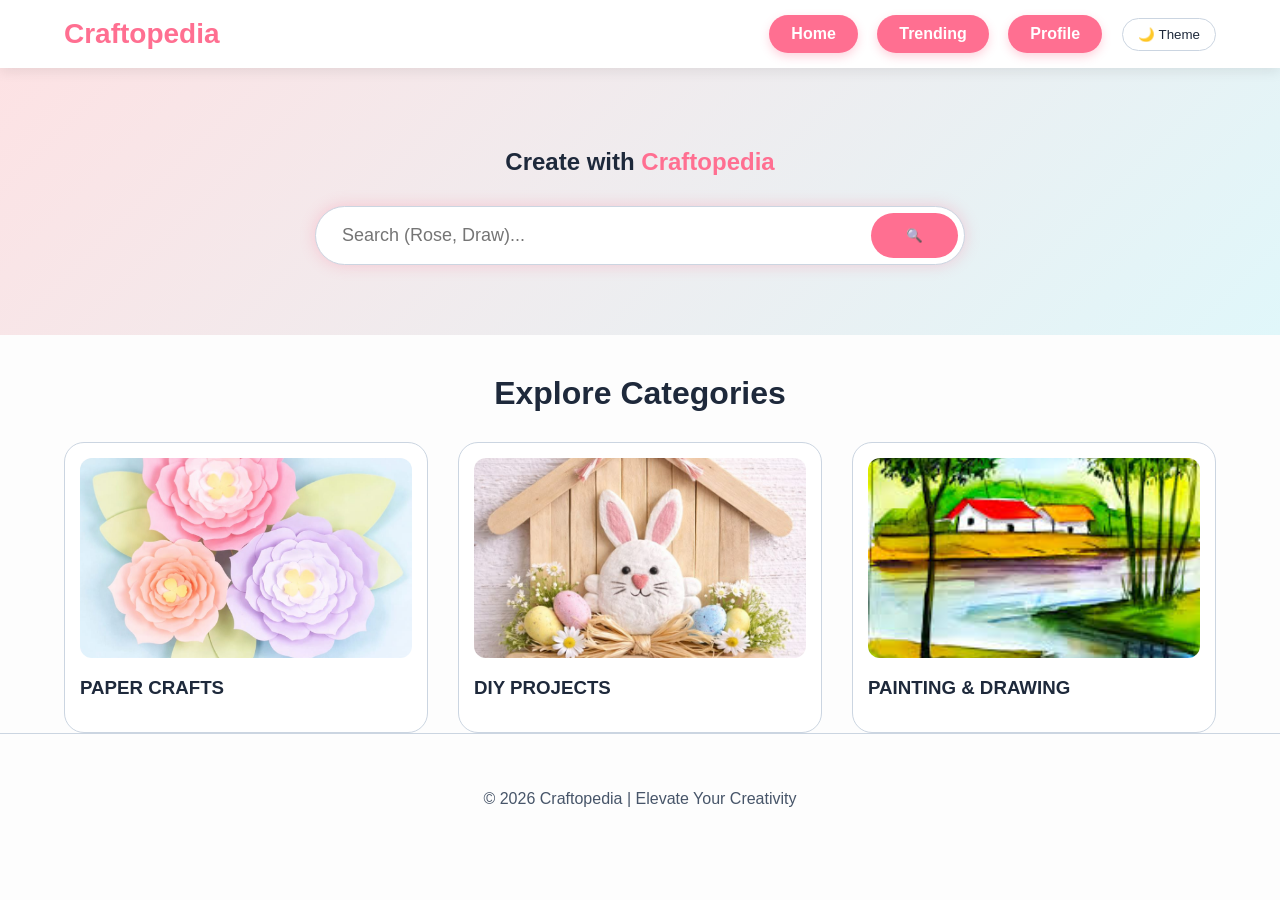
==== ak.html @ 96491458 "Update ak.html" ====
<!DOCTYPE html>
<html lang="en">
<head>
<meta charset="UTF-8">
<meta name="viewport" content="width=device-width, initial-scale=1.0">
<title>Craftopedia | Home</title>

<style>
/* --- Theme Variables --- */
:root {
    --bg-color: #fdfdfd;
    --card-bg: #ffffff;
    --text-main: #1e293b; 
    --text-sub: #475569;
    --header-bg: #ffffff;
    --accent-pink: #ff6f91;
    --border-color: #cbd5e1;
    --shadow: rgba(0,0,0,0.08);
    --glow: rgba(255, 111, 145, 0.3);
    --hero-grad: linear-gradient(135deg, #fde2e4 0%, #e0f7fa 100%);
}

[data-theme="dark"] {
    --bg-color: #0f172a; 
    --card-bg: #1e293b; 
    --text-main: #f8fafc; 
    --text-sub: #cbd5e1; 
    --header-bg: #1e293b;
    --border-color: #334155;
    --shadow: rgba(0,0,0,0.4);
    --glow: rgba(255, 111, 145, 0.6); 
    --hero-grad: linear-gradient(135deg, #1e1b4b 0%, #0f172a 100%);
}

body { margin: 0; font-family: 'Segoe UI', Roboto, sans-serif; background: var(--bg-color); color: var(--text-main); transition: 0.4s; overflow-x: hidden; }

/* --- ANIMATION: RADHE RADHE GLOW --- */
#special-overlay {
    position: fixed; top: 0; left: 0; width: 100%; height: 100%;
    background: #050505; display: none; z-index: 9999;
    justify-content: center; align-items: center; overflow: hidden; pointer-events: none;
}
.glow-text {
    position: absolute; font-size: 38px; font-weight: 900; opacity: 0; animation: swirlFade 4s forwards;
}
@keyframes swirlFade {
    0% { opacity: 0; transform: scale(0.2) rotate(-20deg); }
    30% { opacity: 1; transform: scale(1.1) rotate(0deg); }
    100% { opacity: 0; transform: scale(1.8) rotate(20deg); }
}

/* --- ANIMATION: LOVE GLOW --- */
#love-overlay {
    position: fixed; top: 0; left: 0; width: 100%; height: 100%;
    background: #ffb6c1; 
    display: none; z-index: 9999;
    justify-content: center; align-items: center; overflow: hidden; pointer-events: none;
}
.love-emoji {
    position: absolute; font-size: 45px; opacity: 0;
    top: 50%; left: 50%;
    animation: scatterLove 7s forwards ease-out; 
}
@keyframes scatterLove {
    0% { opacity: 0; transform: translate(-50%, -50%) scale(0.1); }
    10% { opacity: 1; transform: translate(calc(-50% + var(--tx)), calc(-50% + var(--ty))) scale(1.5) rotate(var(--rot)); }
    85% { opacity: 1; transform: translate(calc(-50% + var(--tx)), calc(-50% + var(--ty))) scale(1.5) rotate(var(--rot)); }
    100% { opacity: 0; transform: translate(calc(-50% + var(--tx) * 1.2), calc(-50% + var(--ty) * 1.2)) scale(2) rotate(var(--rot)); }
}

/* --- Layout Styles --- */
header { background: var(--header-bg); padding: 15px 5%; display: flex; justify-content: space-between; align-items: center; box-shadow: 0 4px 12px var(--shadow); position: sticky; top: 0; z-index: 1000; }
.logo { font-size: 28px; font-weight: 800; color: var(--accent-pink); }

.nav-links a { 
    text-decoration: none; 
    color: white; 
    background-color: var(--accent-pink); 
    padding: 10px 22px; 
    border-radius: 50px; 
    font-weight: bold; 
    margin-left: 15px; 
    cursor: pointer; 
    transition: all 0.3s ease; 
    box-shadow: 0 4px 10px var(--glow);
    display: inline-block;
}
.nav-links a:hover { 
    transform: translateY(-2px); 
    filter: brightness(1.05); 
    box-shadow: 0 6px 15px var(--glow); 
}

.hero { text-align: center; padding: 60px 20px; background: var(--hero-grad); }
.brand-name { color: var(--accent-pink); }

.search-container { max-width: 650px; margin: 30px auto 0; position: relative; }
.search-box { display: flex; background: var(--card-bg); padding: 6px; border-radius: 50px; border: 1px solid var(--border-color); box-shadow: 0 0 15px var(--glow); transition: 0.3s; }
.search-box input { flex: 1; padding: 12px 20px; border: none; background: transparent; color: var(--text-main); font-size: 18px; outline: none; }
.search-box button { padding: 0 35px; border: none; background: var(--accent-pink); color: white; border-radius: 50px; cursor: pointer; }

.hidden { display: none !important; }
.section-title { text-align: center; margin: 40px 0 30px; font-size: 32px; }
.grid { display: grid; grid-template-columns: repeat(auto-fit, minmax(280px, 1fr)); gap: 30px; padding: 0 5%; }

/* Uniform Cards */
.card { background: var(--card-bg); border: 1px solid var(--border-color); border-radius: 20px; padding: 15px; transition: 0.4s; cursor: pointer; }
.card:hover { transform: translateY(-8px); border-color: var(--accent-pink); }
.card .img-wrapper { width: 100%; height: 200px; overflow: hidden; border-radius: 12px; background: #eee; }
.card img { width: 100%; height: 100%; object-fit: cover; }

/* Radha View */
#radha-view { padding: 40px 10%; text-align: center; }
.radha-img { max-width: 550px; width: 100%; border-radius: 30px; border: 5px solid #FFD700; box-shadow: 0 0 40px rgba(255, 215, 0, 0.5); }
.radha-desc { font-size: 19px; line-height: 1.8; color: var(--text-main); margin-top: 20px; padding: 25px; background: var(--card-bg); border-radius: 20px; }

/* Love View */
#love-view { padding: 40px 10%; text-align: center; }
.love-img { max-width: 400px; width: 100%; border-radius: 20px; box-shadow: 0 0 30px rgba(255, 111, 145, 0.4); }

/* Instruction View */
.step-view-container { background: var(--card-bg); margin: 20px 5%; padding: 40px; border-radius: 30px; text-align: center; }
.main-img { max-width: 450px; width: 100%; border-radius: 20px; border: 3px solid var(--accent-pink); margin-bottom: 20px; }
.steps-grid { display: grid; grid-template-columns: repeat(auto-fit, minmax(250px, 1fr)); gap: 20px; margin-top: 30px; }
.step-card { background: var(--bg-color); padding: 15px; border-radius: 15px; border: 1px solid var(--border-color); text-align: left; }
.step-card img { width: 100%; height: 160px; object-fit: cover; border-radius: 10px; margin-bottom: 12px; }

.back-btn { background: var(--accent-pink); color: white; border: none; padding: 12px 35px; border-radius: 50px; cursor: pointer; font-weight: bold; margin-top: 30px; }

footer { text-align: center; padding: 40px; border-top: 1px solid var(--border-color); color: var(--text-sub); }


/* --- Profile Specific CSS --- */
.profile-container {
    max-width: 800px;
    margin: 40px auto;
    background: white;
    padding: 30px;
    border-radius: 12px;
    box-shadow: 0 4px 10px rgba(0, 0, 0, 0.1);
    text-align: center;
    color: #333;
    font-family: 'Segoe UI', Roboto, Helvetica, Arial, sans-serif;
}
.profile-header {
    margin-bottom: 30px;
    padding-bottom: 20px;
    border-bottom: 1px solid #eee;
}
.profile-header h2 { margin-top: 0; color: #222; }
.profile-container .craft-grid {
    display: grid;
    grid-template-columns: repeat(auto-fit, minmax(200px, 1fr));
    gap: 20px;
    margin-top: 20px;
}
.profile-container .craft-card {
    background: #ffffff;
    padding: 15px;
    border-radius: 10px;
    box-shadow: 0 2px 5px rgba(0, 0, 0, 0.05);
    border: 1px solid #eaeaea;
    transition: transform 0.2s ease, box-shadow 0.2s ease;
}
.profile-container .craft-card:hover {
    transform: translateY(-5px);
    box-shadow: 0 6px 15px rgba(0, 0, 0, 0.1);
}
.profile-container img {
    width: 100%;
    height: 150px;
    object-fit: cover;
    border-radius: 8px;
    margin-bottom: 10px;
    background-color: #ddd; 
}
.profile-container button {
    padding: 8px 15px;
    border: none;
    border-radius: 6px;
    font-weight: bold;
    cursor: pointer;
    transition: background 0.2s ease;
}
.profile-container .btn-remove { background: #ff4d4d; color: white; width: 100%; }
.profile-container .btn-remove:hover { background: #cc0000; }
.profile-container .logout { background: #333; color: white; margin-top: 30px; padding: 10px 20px; font-size: 16px; }
.profile-container .logout:hover { background: #000; }
</style>
</head>

<body data-theme="light">

<div id="special-overlay"></div>
<div id="love-overlay"></div>

<header>
    <div class="logo">Craftopedia</div>
    <div style="display: flex; align-items: center; gap: 20px;">
        <nav class="nav-links">
            <a onclick="showView('home')">Home</a>
            <a href="trending.html">Trending</a>
            <a href="profile.html">Profile</a>
        </nav>
        <button onclick="toggleTheme()" style="padding: 8px 15px; border-radius: 50px; cursor: pointer; background: var(--card-bg); color: var(--text-main); border: 1px solid var(--border-color);">🌙 Theme</button>
    </div>
</header>

<section class="hero">
    <h1>Create with <span class="brand-name">Craftopedia</span></h1>
    <div class="search-container">
        <div class="search-box">
            <input type="text" id="searchInput" placeholder="Search (Rose, Draw)..." onkeypress="if(event.key==='Enter') searchCraft()">
            <button onclick="searchCraft()">🔍</button>
        </div>
        <div id="search-feedback" style="margin-top:10px; font-weight:bold;"></div>
    </div>
</section>

<div id="home-view">
    
    <h2 class="section-title">Explore Categories</h2>
<div class="grid">

    <div class="card" onclick="openCategory('paper')">
        <div class="img-wrapper">
            <img src="paper.jpg">
        </div>
        <h3>PAPER CRAFTS</h3>
    </div>

    <div class="card" onclick="openCategory('diy')">
        <div class="img-wrapper">
            <img src="diy.jpg">
        </div>
        <h3>DIY PROJECTS</h3>
    </div>

    <div class="card" onclick="openCategory('drawing')">
        <div class="img-wrapper">
            <img src="painting.jpg">
        </div>
        <h3>PAINTING & DRAWING</h3>
    </div>

</div>
</div>

<div id="radha-view" class="hidden">
    <h2 class="section-title" style="color:#FFD700">Divine Presence</h2>
    <img src="Radha.jpeg" class="radha-img">
    <div class="radha-desc">
        Radha is the embodiment of spiritual love and devotion. Her presence illuminates the soul and brings peace to the heart.
    </div>
    <button class="back-btn" onclick="showView('home')">Back to Home</button>
</div>

<div id="love-view" class="hidden">
    <h2 class="section-title" style="color:var(--accent-pink)">Sending Love!</h2>
    <img src="hup hup.webp" class="love-img">
    <br>
    <button class="back-btn" onclick="showView('home')">Back to Home</button>
</div>

<div id="category-view" class="hidden">
    <h2 id="cat-title" class="section-title"></h2>
    <div id="cat-grid" class="grid"></div>
    <div style="text-align:center;"><button class="back-btn" onclick="showView('home')">Back to Home</button></div>
</div>

<div id="step-view" class="hidden">
    <div class="step-view-container">
        <h2 id="step-title" class="section-title"></h2>
        <img id="step-main-img" class="main-img" src="">
        <h3 class="section-title">Instructions</h3>
        <div id="step-cards-container" class="steps-grid"></div>
        <button class="back-btn" onclick="goBackToPrevious()">Go Back</button>
    </div>
</div>

<div id="profile-view" class="hidden">
    <div class="profile-container">
        <div class="profile-header">
            <h2>👤 My Profile</h2>
            <p><strong>Name:</strong> Shreyansh</p>
            <p><strong>Email:</strong> akash@craftopedia.com</p>
        </div>

        <h3>❤️ My Saved Crafts</h3>

        <div class="craft-grid">
            <div class="craft-card">
                <img src="https://images.unsplash.com/photo-1513519245088-0e12902e5a38?auto=format&fit=crop&w=300&q=80" alt="Woodworking Craft">
                <button class="btn-remove">Remove</button>
            </div>

            <div class="craft-card">
                <img src="https://images.unsplash.com/photo-1452860606245-08befc0ff44b?auto=format&fit=crop&w=300&q=80" alt="Pottery Craft">
                <button class="btn-remove">Remove</button>
            </div>
            
            <div class="craft-card">
                <img src="https://images.unsplash.com/photo-1531346878377-38ae04576392?auto=format&fit=crop&w=300&q=80" alt="Origami Craft">
                <button class="btn-remove">Remove</button>
            </div>
        </div>

        <button class="button-style" onclick="location.href='index.html'">
  Logout
</button>
    </div>
</div>

<footer><p>© 2026 Craftopedia | Elevate Your Creativity</p></footer>

<script>
let lastView = 'home';

// =======================================================
// BOX 1: PAPER CRAFTS
// =======================================================
const paperCraftsLibrary = [
    { 
        id: "rose", title: "Handmade Rose", img: "rose.jpg", main: "rose.jpg",
        keywords: ["rose", "flower", "red rose", "paper rose"],
        steps: [
            {img: "step1.jpeg", text: "Step 1: Cut colour paper into equal square pieces."},
            {img: "step2.jpeg", text: "Step 2: Fold the paper to create petal shape."},
            {img: "step3.jpeg", text: "Step 3: Glue all petals together and attach a stem."},
        ]
    },
    { 
        id: "snowman", title: "Snowman", img: "Snowman.jpeg", main: "Snowman.jpeg",
        keywords: ["snowman", "winter", "snow", "christmas"],
        steps: [
            {img: "Snowman Step1.jpg", text: "Step 1: Take red and white colour paper."},
            {img: "Snowman Step2.jpg", text: "Step 2: Cut 2 white paper strips and fold in circle shape."},
            {img: "Snowman Step3.jpg", text: "Step 3: Cut a red semicircle for cap and stick white strip on top."},
            {img: "Snowman Step4.jpg", text: "Step 4: Add eyes, nose, smile, cheeks and buttons."},
            {img: "Snowman Step5.jpg", text: "Step 5: Stick small dry sticks on both sides."}
        ]
    },
    { 
        id: "fish", title: "Fish", img: "Fish.jpeg", main: "Fish.jpeg",
        keywords: ["fish", "water", "ocean", "sea"],
        steps: [
            {img: "Fish1.jpg", text: "Step 1: Take rectangle shaped colour paper."},
            {img: "Fish2.jpg", text: "Step 2: Fold like a fan (Zig-Zag fold)."},
            {img: "Fish3.jpg", text: "Step 3: Fold the fan into half and glue both sides."},
            {img: "Fish4.jpg", text: "Step 4: Cut triangle for tail and stick googly eyes."}
        ]
    },
    { 
        id: "tree", title: "Tree", img: "Tree.jpg", main: "Tree.jpg",
        keywords: ["tree", "plant", "nature", "green"],
        steps: [
            {img: "Tree1.jpg", text: "Step 1: Take green colour paper."},
            {img: "Tree2.jpg", text: "Step 2: Cut different curved shapes and paste bottom to top."},
            {img: "Tree3.jpg", text: "Step 3: Paste a yellow star on top."},
            {img: "Tree4.jpg", text: "Step 4: Decorate with pom-poms and white dots."}
        ]
    },
    { 
        id: "crown", title: "Crown", img: "Crown.jpeg", main: "Crown.jpeg",
        keywords: ["crown", "king", "queen", "royal"],
        steps: [
            {img: "Crown1.jpg", text: "Step 1: Cut crown shape from paper."},
            {img: "Crown2.jpg", text: "Step 2: Stick golden tape or paper."},
            {img: "Crown3.jpg", text: "Step 3: Add decorative beads."},
            {img: "Crown4.jpg", text: "Step 4: Stick beads properly."}
        ]
    },
    { 
        id: "icecream", title: "Ice Cream", img: "I.jpg", main: "I.jpg",
        keywords: ["ice cream", "icecream", "cone", "summer", "sweet"],
        steps: [
            {img: "I1.jpg", text: "Step 1: Cut cone shape from paper."},
            {img: "I2.jpg", text: "Step 2: Roll and stick into cone shape."},
            {img: "I3.jpg", text: "Step 3: Cut fruit shapes and glue on top."},
            {img: "I4.jpg", text: "Step 4: Insert fruit and straw."}
        ]
    },
    { 
        id: "giftbox", title: "Pyramid Gift Box", img: "Gift box.jpg", main: "Gift box.jpg",
        keywords: ["gift box", "giftbox", "box", "pyramid", "present", "birthday"],
        steps: [
            {img: "G1.jpg", text: "Step 1: Take square paper."},
            {img: "G2.jpg", text: "Step 2: Draw fold lines."},
            {img: "G3.jpg", text: "Step 3: Cut along lines."},
            {img: "G4.jpg", text: "Step 4: Fold properly."},
            {img: "G5.jpg", text: "Step 5: Apply glue."},
            {img: "G6.jpg", text: "Step 6: Stick flaps together."},
            {img: "G7.jpg", text: "Step 7: Punch holes at top."},
            {img: "G8.jpg", text: "Step 8: Insert ribbon and tie."}
        ]
    }
];

// =======================================================
// BOX 2:  ART & SKETCHES 
// =======================================================
const drawingCraftsLibrary = [
    { 
        id: "sketch_pencil", title: "Pencil Drawing", img: "drawing.jpeg", 
        keywords: ["pencil drawing", "sketch", "drawing", "pencil"],
        steps: [{img: "drawing.jpeg", text: "Follow the reference image to practice your shading."}]
    },
    { 
        id: "sketch_pooh", title: "Pooh Drawing", img: "Pooh.jpg", 
        keywords: ["pooh", "bear", "drawing", "sketch", "winnie"],
        steps: [{img: "Pooh.jpg", text: "Sketch lightly first, then darken the main outlines of the bear."}]
    },
    { 
        id: "sketch_mickey", title: "Mickey Mouse Drawing", img: "Mickey mouse.jpg", 
        keywords: ["mickey mouse", "mickey", "drawing", "sketch", "disney"],
        steps: [{img: "Mickey mouse.jpg", text: "Start with circles for the head and ears before adding facial details."}]
    },
    { 
        id: "sketch_flower", title: "Flower painting", img: "Flower.jpg", 
        keywords: ["flower painting", "flower", "painting", "art", "paint"],
        steps: [{img: "Flower.jpg", text: "Use bright colors to paint the petals and blend carefully."}]
    },
    { 
        id: "sketch_village", title: "Green Village House Drawing", img: " V.jpg", 
        keywords: ["green village house", "house", "village", "drawing", "scenery", "landscape"],
        steps: [{img: " V.jpg", text: "Draw the background scenery first, then detail the village house."}]
    }
];

// =======================================================
// BOX 3: DIY PROJECTS 
// =======================================================
const diyCraftsLibrary = [
    { 
        id: "diy1", title: "Bottle Art", img: "bottle.jpg", 
        keywords: ["bottle art", "bottle", "painting", "glass", "decor"],
        steps: [
            {img: "b1.jpg", text: "Clean..."},
            {img: "b2.jpg", text: "Paint..."},
            {img: "b3.jpg", text: "Varnish..."}
        ]
    },
    { 
        id: "diy2", title: "Popsicle Sticks House", img: "S.jpeg", 
        keywords: ["popsicle sticks house", "popsicle", "house", "ice cream stick", "stick house"],
        steps: [
            { img: "S1.jpeg", text: "Arrange ice cream sticks side by side to make the base and walls. Glue them properly and let them dry." },
            { img: "S2.jpeg", text: "Cut sticks to make two triangle shapes for the roof support. Attach them on top and stick flat sticks over them to form the roof." },
            { img: "S3.jpeg", text: "Make a small round hole in the front for the bird entrance and stick a small piece below it as a perch." },
            { img: "S4.jpeg", text: "Paint the birdhouse and decorate it. Let it dry completely." },
        ]
    },
    { 
        id: "diy3", title: "Paper Cup House", img: "H.jpeg", 
        keywords: ["paper cup house", "paper cup", "house", "cup", "hut"],
        steps: [
            { img: "H1.jpg", text: "Take all materials." },
            { img: "H2.jpg", text: "Cut a circle, fold and glue it into a cone shape for the roof." },
            { img: "H3.jpg", text: "Draw windows, doors and grass on the paper cup." },
            { img: "H4.jpg", text: "Stick the cone roof on top. It is ready!" },
        ]
    },
    { 
        id: "diy4", title: "Popsicle Stick Treasure Box", img: "Box.jpeg", 
        keywords: ["treasure box", "box", "popsicle box", "jewelry box", "storage"],
        steps: [
            { img: "Box1.jpg", text: "Paint the popsicle sticks and let them dry completely." },
            { img: "Box2.jpg", text: "Glue sticks side by side to make the base and walls. Attach a curved lid." },
            { img: "Box3.jpg", text: "Fix the lid and secure all edges properly." },
            { img: "Box4.jpg", text: "Decorate with pearl stickers, beads, or a bow." },
        ]
    },
    { 
        id: "diy5", title: "Quilled Earrings", img: "Quiled earrings.jpeg", 
        keywords: ["quilled earrings", "earrings", "quilling", "jewelry", "paper jewelry"],
        steps: [
            { img: "Q1.jpeg", text: "Roll a thin paper strip tightly using a quilling tool and secure with glue." },
            { img: "Q2.jpeg", text: "Press the coil gently to shape it into a teardrop." },
            { img: "Q3.jpeg", text: "Make 6–7 similar petals." },
            { img: "Q4.jpeg", text: "Arrange petals in a circle and glue them." },
            { img: "Q5.jpeg", text: "Stick a small pearl bead in the center." },
            { img: "Q6.jpeg", text: "Attach an earring hook at the back." },
        ]
    },
    { 
        id: "diy6", title: "Mini Aquarium", img: "M.jpeg", 
        keywords: ["mini aquarium", "aquarium", "fish tank", "fish", "water craft"],
        steps: [
            { img: "M1.jpg", text: "Paint the base white and create a blue gradient background." },
            { img: "M2.jpg", text: "Paint stones and green sea plants." },
            { img: "M3.jpg", text: "Make small clay fish, dry and paint them." },
            { img: "M4.jpg", text: "Stick fish, add bubbles and apply varnish if desired." },
        ]
    },
    { 
        id: "diy7", title: "Pencil Holder", img: "Pencil holder.jpeg", 
        keywords: ["pencil holder", "pen stand", "holder", "desk organizer", "cup"],
        steps: [
            { img: "P1.jpg", text: "Cover the paper cup with colored paper." },
            { img: "P2.jpg", text: "Stick googly eyes and draw a smile." },
            { img: "P3.jpeg", text: "Add wings and antennae." },
        ]
    },
    { 
        id: "diy8", title: "Popsicle Stick Star", img: "Star.jpeg", 
        keywords: ["popsicle stick star", "star", "popsicle star", "christmas star", "decoration"],
        steps: [
            { img: "Star1.jpeg", text: "Take 8-10 ice cream sticks, glue and paint." },
            { img: "Star2.jpeg", text: "Arrange 6 sticks in a star shape." },
            { img: "Star3.jpeg", text: "Apply glue at each joining point and let dry." },
            { img: "Star4.jpeg", text: "Add extra sticks to make it decorative." },
            { img: "Star5.jpeg", text: "Paint the star and let it dry." },
            { img: "Star6.jpeg", text: "Attach thread for hanging." },
        ]
    }
];

// =======================================================
// BOX 4: SPECIAL KEYWORDS
// =======================================================
const radhaKeywords = ["radhe radhe", "radha", "radha krishna", "RADHA", "RADHE RADHE"];
const loveKeywords = ["hup hup", "love"];
const loveEmojis = ["😍", "😘", "🥰", "🤗", "🎀"];

/* --- LOGIC BELOW --- */

function triggerSpecialAnimation() {
    const overlay = document.getElementById('special-overlay');
    overlay.style.display = 'flex';
    overlay.innerHTML = '';
    const colors = ["#FFD700", "#FF69B4", "#00FFFF", "#FF8C00"];
    for(let i=0; i<85; i++) {
        setTimeout(() => {
            const span = document.createElement('span');
            span.className = 'glow-text';
            span.innerText = 'Radhe Radhe';
            const color = colors[Math.floor(Math.random() * colors.length)];
            span.style.color = color;
            span.style.textShadow = `0 0 15px ${color}, 0 0 35px ${color}`;
            span.style.left = Math.random() * 90 + '%';
            span.style.top = Math.random() * 90 + '%';
            span.style.animationDelay = (Math.random() * 4) + 's';
            overlay.appendChild(span);
        }, i * 40);
    }
    setTimeout(() => {
        overlay.style.display = 'none';
        const body = document.body;
        body.setAttribute('data-theme', body.getAttribute('data-theme') === 'dark' ? 'light' : 'dark');
        showView('radha');
    }, 7000); 
}

function triggerLoveAnimation() {
    const overlay = document.getElementById('love-overlay');
    overlay.style.display = 'flex';
    overlay.innerHTML = '';
    
    for(let i=0; i<80; i++) {
        setTimeout(() => {
            const span = document.createElement('span');
            span.className = 'love-emoji';
            span.innerText = loveEmojis[Math.floor(Math.random() * loveEmojis.length)];
            
            const tx = (Math.random() - 0.5) * 120 + 'vw';
            const ty = (Math.random() - 0.5) * 120 + 'vh';
            const rot = (Math.random() * 360) + 'deg';

            span.style.setProperty('--tx', tx);
            span.style.setProperty('--ty', ty);
            span.style.setProperty('--rot', rot);
            
            overlay.appendChild(span);
        }, i * 40); 
    }

    setTimeout(() => {
        overlay.style.display = 'none';
        showView('love');
    }, 7000); 
}

function showView(viewId) {
    ['home', 'category', 'step', 'radha', 'profile', 'love'].forEach(v => document.getElementById(v + '-view').classList.add('hidden'));
    document.getElementById(viewId + '-view').classList.remove('hidden');
    document.getElementById('search-feedback').innerText = "";
}

function searchCraft() {
    const q = document.getElementById("searchInput").value.toLowerCase().trim();
    document.getElementById('search-feedback').innerHTML = ""; 

    if (!q) return;

    if(radhaKeywords.includes(q)) { 
        triggerSpecialAnimation(); 
        return; 
    }
    if(loveKeywords.includes(q)) { 
        triggerLoveAnimation(); 
        return; 
    }

    // Combine all libraries to search through everything!
    const allCrafts = [...paperCraftsLibrary, ...drawingCraftsLibrary, ...diyCraftsLibrary];
    
    const foundCraft = allCrafts.find(craft => {
        const titleMatch = craft.title.toLowerCase().includes(q);
        const keywordMatch = craft.keywords && craft.keywords.some(kw => kw.toLowerCase().includes(q));
        return titleMatch || keywordMatch;
    });

    if(foundCraft) {
        lastView = 'home';
        renderSteps(foundCraft);
    } else { 
        document.getElementById('search-feedback').innerHTML = "<span style='color:red'>Craft not found. Try 'Rose', 'Drawing', or 'Bottle'</span>"; 
    }
}

function renderSteps(craft) {
    document.getElementById('step-title').innerText = craft.title;
    document.getElementById('step-main-img').src = craft.main || craft.img;
    const container = document.getElementById('step-cards-container');
    
    // Safety check just in case a craft doesn't have steps defined yet
    if(craft.steps && craft.steps.length > 0) {
        container.innerHTML = craft.steps.map((s, i) => `
            <div class="step-card">
                <img src="${s.img}" onerror="this.src='https://placehold.co/300x200?text=Step+${i+1}'">
                <h4>Step ${i+1}</h4><p>${s.text}</p>
            </div>
        `).join('');
    } else {
        container.innerHTML = `<p style="text-align:center; padding: 20px;">Instructions coming soon!</p>`;
    }
    
    showView('step');
}

function openCategory(catKey) {
    lastView = 'home';
    let data = (catKey === 'paper') ? paperCraftsLibrary : (catKey === 'drawing') ? drawingCraftsLibrary : diyCraftsLibrary;
    document.getElementById('cat-title').innerText = catKey.toUpperCase() + " GALLERY";
    const grid = document.getElementById('cat-grid');
    grid.innerHTML = data.map(item => `
        <div class="card" onclick="openStepsFromLibrary('${item.id}', '${catKey}')">
            <div class="img-wrapper"><img src="${item.img}"></div><h3>${item.title}</h3>
        </div>`).join('');
    showView('category');
}

function openStepsFromLibrary(id, catKey) {
    lastView = 'category';
    let lib = (catKey === 'paper') ? paperCraftsLibrary : (catKey === 'drawing') ? drawingCraftsLibrary : diyCraftsLibrary;
    const craft = lib.find(c => c.id === id);
    if(craft) renderSteps(craft);
}

function goBackToPrevious() { showView(lastView); }

function toggleTheme() {
    const b = document.body;
    b.setAttribute('data-theme', b.getAttribute('data-theme') === 'dark' ? 'light' : 'dark');
}
</script>
</body>
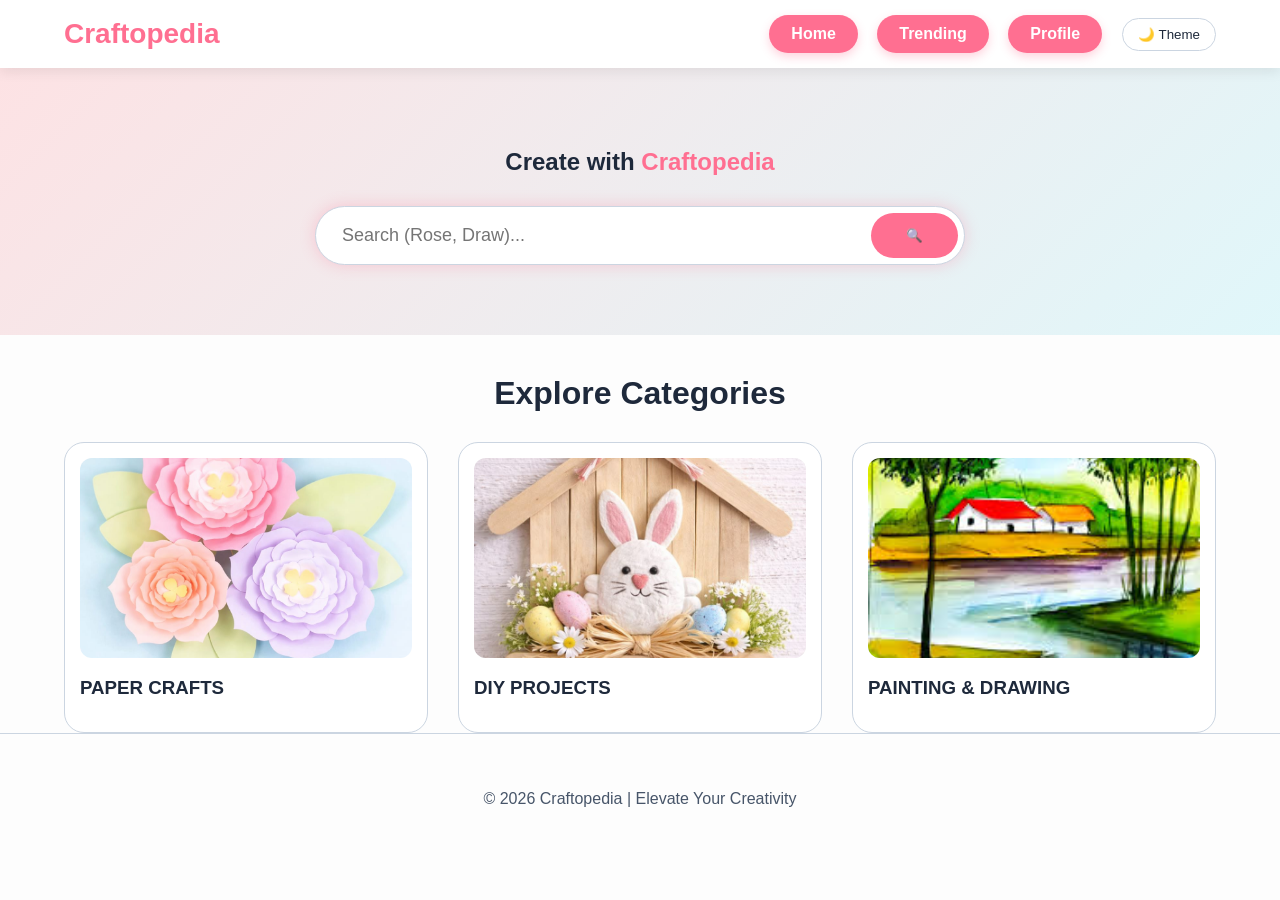
==== commit d678a651: "Update ak.html" ====
--- a/ak.html
+++ b/ak.html
@@ -4,6 +4,7 @@
 <meta charset="UTF-8">
 <meta name="viewport" content="width=device-width, initial-scale=1.0">
 <title>Craftopedia | Home</title>
+<link rel="stylesheet" href="https://cdnjs.cloudflare.com/ajax/libs/font-awesome/6.5.0/css/all.min.css">
 
 <style>
 /* --- Theme Variables --- */
@@ -34,6 +35,21 @@
 
 body { margin: 0; font-family: 'Segoe UI', Roboto, sans-serif; background: var(--bg-color); color: var(--text-main); transition: 0.4s; overflow-x: hidden; }
 
+/* --- Like Button Style --- */
+.like-container { position: relative; }
+.like-btn {
+    position: absolute; top: 10px; right: 10px;
+    background: rgba(255, 255, 255, 0.9);
+    border: none; border-radius: 50%;
+    width: 35px; height: 35px;
+    cursor: pointer; color: #ccc;
+    display: flex; align-items: center; justify-content: center;
+    font-size: 18px; transition: 0.3s; z-index: 5;
+    box-shadow: 0 2px 5px rgba(0,0,0,0.1);
+}
+.like-btn.active { color: #ff4d79; transform: scale(1.1); }
+.like-btn:hover { background: #fff; transform: scale(1.15); }
+
 /* --- ANIMATION: RADHE RADHE GLOW --- */
 #special-overlay {
     position: fixed; top: 0; left: 0; width: 100%; height: 100%;
@@ -104,22 +120,13 @@
 .grid { display: grid; grid-template-columns: repeat(auto-fit, minmax(280px, 1fr)); gap: 30px; padding: 0 5%; }
 
 /* Uniform Cards */
-.card { background: var(--card-bg); border: 1px solid var(--border-color); border-radius: 20px; padding: 15px; transition: 0.4s; cursor: pointer; }
+.card { position: relative; background: var(--card-bg); border: 1px solid var(--border-color); border-radius: 20px; padding: 15px; transition: 0.4s; cursor: pointer; }
 .card:hover { transform: translateY(-8px); border-color: var(--accent-pink); }
 .card .img-wrapper { width: 100%; height: 200px; overflow: hidden; border-radius: 12px; background: #eee; }
 .card img { width: 100%; height: 100%; object-fit: cover; }
 
-/* Radha View */
-#radha-view { padding: 40px 10%; text-align: center; }
-.radha-img { max-width: 550px; width: 100%; border-radius: 30px; border: 5px solid #FFD700; box-shadow: 0 0 40px rgba(255, 215, 0, 0.5); }
-.radha-desc { font-size: 19px; line-height: 1.8; color: var(--text-main); margin-top: 20px; padding: 25px; background: var(--card-bg); border-radius: 20px; }
-
-/* Love View */
-#love-view { padding: 40px 10%; text-align: center; }
-.love-img { max-width: 400px; width: 100%; border-radius: 20px; box-shadow: 0 0 30px rgba(255, 111, 145, 0.4); }
-
 /* Instruction View */
-.step-view-container { background: var(--card-bg); margin: 20px 5%; padding: 40px; border-radius: 30px; text-align: center; }
+.step-view-container { background: var(--card-bg); margin: 20px 5%; padding: 40px; border-radius: 30px; text-align: center; position: relative;}
 .main-img { max-width: 450px; width: 100%; border-radius: 20px; border: 3px solid var(--accent-pink); margin-bottom: 20px; }
 .steps-grid { display: grid; grid-template-columns: repeat(auto-fit, minmax(250px, 1fr)); gap: 20px; margin-top: 30px; }
 .step-card { background: var(--bg-color); padding: 15px; border-radius: 15px; border: 1px solid var(--border-color); text-align: left; }
@@ -128,64 +135,6 @@
 .back-btn { background: var(--accent-pink); color: white; border: none; padding: 12px 35px; border-radius: 50px; cursor: pointer; font-weight: bold; margin-top: 30px; }
 
 footer { text-align: center; padding: 40px; border-top: 1px solid var(--border-color); color: var(--text-sub); }
-
-
-/* --- Profile Specific CSS --- */
-.profile-container {
-    max-width: 800px;
-    margin: 40px auto;
-    background: white;
-    padding: 30px;
-    border-radius: 12px;
-    box-shadow: 0 4px 10px rgba(0, 0, 0, 0.1);
-    text-align: center;
-    color: #333;
-    font-family: 'Segoe UI', Roboto, Helvetica, Arial, sans-serif;
-}
-.profile-header {
-    margin-bottom: 30px;
-    padding-bottom: 20px;
-    border-bottom: 1px solid #eee;
-}
-.profile-header h2 { margin-top: 0; color: #222; }
-.profile-container .craft-grid {
-    display: grid;
-    grid-template-columns: repeat(auto-fit, minmax(200px, 1fr));
-    gap: 20px;
-    margin-top: 20px;
-}
-.profile-container .craft-card {
-    background: #ffffff;
-    padding: 15px;
-    border-radius: 10px;
-    box-shadow: 0 2px 5px rgba(0, 0, 0, 0.05);
-    border: 1px solid #eaeaea;
-    transition: transform 0.2s ease, box-shadow 0.2s ease;
-}
-.profile-container .craft-card:hover {
-    transform: translateY(-5px);
-    box-shadow: 0 6px 15px rgba(0, 0, 0, 0.1);
-}
-.profile-container img {
-    width: 100%;
-    height: 150px;
-    object-fit: cover;
-    border-radius: 8px;
-    margin-bottom: 10px;
-    background-color: #ddd; 
-}
-.profile-container button {
-    padding: 8px 15px;
-    border: none;
-    border-radius: 6px;
-    font-weight: bold;
-    cursor: pointer;
-    transition: background 0.2s ease;
-}
-.profile-container .btn-remove { background: #ff4d4d; color: white; width: 100%; }
-.profile-container .btn-remove:hover { background: #cc0000; }
-.profile-container .logout { background: #333; color: white; margin-top: 30px; padding: 10px 20px; font-size: 16px; }
-.profile-container .logout:hover { background: #000; }
 </style>
 </head>
 
@@ -218,32 +167,21 @@
 </section>
 
 <div id="home-view">
-    
     <h2 class="section-title">Explore Categories</h2>
-<div class="grid">
-
-    <div class="card" onclick="openCategory('paper')">
-        <div class="img-wrapper">
-            <img src="paper.jpg">
+    <div class="grid">
+        <div class="card" onclick="openCategory('paper')">
+            <div class="img-wrapper"><img src="paper.jpg"></div>
+            <h3>PAPER CRAFTS</h3>
         </div>
-        <h3>PAPER CRAFTS</h3>
+        <div class="card" onclick="openCategory('diy')">
+            <div class="img-wrapper"><img src="diy.jpg"></div>
+            <h3>DIY PROJECTS</h3>
+        </div>
+        <div class="card" onclick="openCategory('drawing')">
+            <div class="img-wrapper"><img src="painting.jpg"></div>
+            <h3>PAINTING & DRAWING</h3>
+        </div>
     </div>
-
-    <div class="card" onclick="openCategory('diy')">
-        <div class="img-wrapper">
-            <img src="diy.jpg">
-        </div>
-        <h3>DIY PROJECTS</h3>
-    </div>
-
-    <div class="card" onclick="openCategory('drawing')">
-        <div class="img-wrapper">
-            <img src="painting.jpg">
-        </div>
-        <h3>PAINTING & DRAWING</h3>
-    </div>
-
-</div>
 </div>
 
 <div id="radha-view" class="hidden">
@@ -270,6 +208,7 @@
 
 <div id="step-view" class="hidden">
     <div class="step-view-container">
+        <button id="main-like-btn" class="like-btn" onclick="event.stopPropagation();"><i class="fa-solid fa-heart"></i></button>
         <h2 id="step-title" class="section-title"></h2>
         <img id="step-main-img" class="main-img" src="">
         <h3 class="section-title">Instructions</h3>
@@ -278,251 +217,43 @@
     </div>
 </div>
 
-<div id="profile-view" class="hidden">
-    <div class="profile-container">
-        <div class="profile-header">
-            <h2>👤 My Profile</h2>
-            <p><strong>Name:</strong> Shreyansh</p>
-            <p><strong>Email:</strong> akash@craftopedia.com</p>
-        </div>
-
-        <h3>❤️ My Saved Crafts</h3>
-
-        <div class="craft-grid">
-            <div class="craft-card">
-                <img src="https://images.unsplash.com/photo-1513519245088-0e12902e5a38?auto=format&fit=crop&w=300&q=80" alt="Woodworking Craft">
-                <button class="btn-remove">Remove</button>
-            </div>
-
-            <div class="craft-card">
-                <img src="https://images.unsplash.com/photo-1452860606245-08befc0ff44b?auto=format&fit=crop&w=300&q=80" alt="Pottery Craft">
-                <button class="btn-remove">Remove</button>
-            </div>
-            
-            <div class="craft-card">
-                <img src="https://images.unsplash.com/photo-1531346878377-38ae04576392?auto=format&fit=crop&w=300&q=80" alt="Origami Craft">
-                <button class="btn-remove">Remove</button>
-            </div>
-        </div>
-
-        <button class="button-style" onclick="location.href='index.html'">
-  Logout
-</button>
-    </div>
-</div>
-
 <footer><p>© 2026 Craftopedia | Elevate Your Creativity</p></footer>
 
 <script>
 let lastView = 'home';
 
-// =======================================================
-// BOX 1: PAPER CRAFTS
-// =======================================================
 const paperCraftsLibrary = [
-    { 
-        id: "rose", title: "Handmade Rose", img: "rose.jpg", main: "rose.jpg",
-        keywords: ["rose", "flower", "red rose", "paper rose"],
-        steps: [
-            {img: "step1.jpeg", text: "Step 1: Cut colour paper into equal square pieces."},
-            {img: "step2.jpeg", text: "Step 2: Fold the paper to create petal shape."},
-            {img: "step3.jpeg", text: "Step 3: Glue all petals together and attach a stem."},
-        ]
-    },
-    { 
-        id: "snowman", title: "Snowman", img: "Snowman.jpeg", main: "Snowman.jpeg",
-        keywords: ["snowman", "winter", "snow", "christmas"],
-        steps: [
-            {img: "Snowman Step1.jpg", text: "Step 1: Take red and white colour paper."},
-            {img: "Snowman Step2.jpg", text: "Step 2: Cut 2 white paper strips and fold in circle shape."},
-            {img: "Snowman Step3.jpg", text: "Step 3: Cut a red semicircle for cap and stick white strip on top."},
-            {img: "Snowman Step4.jpg", text: "Step 4: Add eyes, nose, smile, cheeks and buttons."},
-            {img: "Snowman Step5.jpg", text: "Step 5: Stick small dry sticks on both sides."}
-        ]
-    },
-    { 
-        id: "fish", title: "Fish", img: "Fish.jpeg", main: "Fish.jpeg",
-        keywords: ["fish", "water", "ocean", "sea"],
-        steps: [
-            {img: "Fish1.jpg", text: "Step 1: Take rectangle shaped colour paper."},
-            {img: "Fish2.jpg", text: "Step 2: Fold like a fan (Zig-Zag fold)."},
-            {img: "Fish3.jpg", text: "Step 3: Fold the fan into half and glue both sides."},
-            {img: "Fish4.jpg", text: "Step 4: Cut triangle for tail and stick googly eyes."}
-        ]
-    },
-    { 
-        id: "tree", title: "Tree", img: "Tree.jpg", main: "Tree.jpg",
-        keywords: ["tree", "plant", "nature", "green"],
-        steps: [
-            {img: "Tree1.jpg", text: "Step 1: Take green colour paper."},
-            {img: "Tree2.jpg", text: "Step 2: Cut different curved shapes and paste bottom to top."},
-            {img: "Tree3.jpg", text: "Step 3: Paste a yellow star on top."},
-            {img: "Tree4.jpg", text: "Step 4: Decorate with pom-poms and white dots."}
-        ]
-    },
-    { 
-        id: "crown", title: "Crown", img: "Crown.jpeg", main: "Crown.jpeg",
-        keywords: ["crown", "king", "queen", "royal"],
-        steps: [
-            {img: "Crown1.jpg", text: "Step 1: Cut crown shape from paper."},
-            {img: "Crown2.jpg", text: "Step 2: Stick golden tape or paper."},
-            {img: "Crown3.jpg", text: "Step 3: Add decorative beads."},
-            {img: "Crown4.jpg", text: "Step 4: Stick beads properly."}
-        ]
-    },
-    { 
-        id: "icecream", title: "Ice Cream", img: "I.jpg", main: "I.jpg",
-        keywords: ["ice cream", "icecream", "cone", "summer", "sweet"],
-        steps: [
-            {img: "I1.jpg", text: "Step 1: Cut cone shape from paper."},
-            {img: "I2.jpg", text: "Step 2: Roll and stick into cone shape."},
-            {img: "I3.jpg", text: "Step 3: Cut fruit shapes and glue on top."},
-            {img: "I4.jpg", text: "Step 4: Insert fruit and straw."}
-        ]
-    },
-    { 
-        id: "giftbox", title: "Pyramid Gift Box", img: "Gift box.jpg", main: "Gift box.jpg",
-        keywords: ["gift box", "giftbox", "box", "pyramid", "present", "birthday"],
-        steps: [
-            {img: "G1.jpg", text: "Step 1: Take square paper."},
-            {img: "G2.jpg", text: "Step 2: Draw fold lines."},
-            {img: "G3.jpg", text: "Step 3: Cut along lines."},
-            {img: "G4.jpg", text: "Step 4: Fold properly."},
-            {img: "G5.jpg", text: "Step 5: Apply glue."},
-            {img: "G6.jpg", text: "Step 6: Stick flaps together."},
-            {img: "G7.jpg", text: "Step 7: Punch holes at top."},
-            {img: "G8.jpg", text: "Step 8: Insert ribbon and tie."}
-        ]
-    }
+    { id: "rose", title: "Handmade Rose", img: "rose.jpg", main: "rose.jpg", keywords: ["rose", "flower", "red rose", "paper rose"], steps: [{img: "step1.jpeg", text: "Step 1: Cut colour paper into equal square pieces."},{img: "step2.jpeg", text: "Step 2: Fold the paper to create petal shape."},{img: "step3.jpeg", text: "Step 3: Glue all petals together and attach a stem."}] },
+    { id: "snowman", title: "Snowman", img: "Snowman.jpeg", main: "Snowman.jpeg", keywords: ["snowman", "winter", "snow", "christmas"], steps: [{img: "Snowman Step1.jpg", text: "Step 1: Take red and white colour paper."},{img: "Snowman Step2.jpg", text: "Step 2: Cut 2 white paper strips and fold in circle shape."},{img: "Snowman Step3.jpg", text: "Step 3: Cut a red semicircle for cap and stick white strip on top."},{img: "Snowman Step4.jpg", text: "Step 4: Add eyes, nose, smile, cheeks and buttons."},{img: "Snowman Step5.jpg", text: "Step 5: Stick small dry sticks on both sides."}] },
+    { id: "fish", title: "Fish", img: "Fish.jpeg", main: "Fish.jpeg", keywords: ["fish", "water", "ocean", "sea"], steps: [{img: "Fish1.jpg", text: "Step 1: Take rectangle shaped colour paper."},{img: "Fish2.jpg", text: "Step 2: Fold like a fan (Zig-Zag fold)."},{img: "Fish3.jpg", text: "Step 3: Fold the fan into half and glue both sides."},{img: "Fish4.jpg", text: "Step 4: Cut triangle for tail and stick googly eyes."}] },
+    { id: "tree", title: "Tree", img: "Tree.jpg", main: "Tree.jpg", keywords: ["tree", "plant", "nature", "green"], steps: [{img: "Tree1.jpg", text: "Step 1: Take green colour paper."},{img: "Tree2.jpg", text: "Step 2: Cut different curved shapes and paste bottom to top."},{img: "Tree3.jpg", text: "Step 3: Paste a yellow star on top."},{img: "Tree4.jpg", text: "Step 4: Decorate with pom-poms and white dots."}] },
+    { id: "crown", title: "Crown", img: "Crown.jpeg", main: "Crown.jpeg", keywords: ["crown", "king", "queen", "royal"], steps: [{img: "Crown1.jpg", text: "Step 1: Cut crown shape from paper."},{img: "Crown2.jpg", text: "Step 2: Stick golden tape or paper."},{img: "Crown3.jpg", text: "Step 3: Add decorative beads."},{img: "Crown4.jpg", text: "Step 4: Stick beads properly."}] },
+    { id: "icecream", title: "Ice Cream", img: "I.jpg", main: "I.jpg", keywords: ["ice cream", "icecream", "cone", "summer", "sweet"], steps: [{img: "I1.jpg", text: "Step 1: Cut cone shape from paper."},{img: "I2.jpg", text: "Step 2: Roll and stick into cone shape."},{img: "I3.jpg", text: "Step 3: Cut fruit shapes and glue on top."},{img: "I4.jpg", text: "Step 4: Insert fruit and straw."}] },
+    { id: "giftbox", title: "Pyramid Gift Box", img: "Gift box.jpg", main: "Gift box.jpg", keywords: ["gift box", "giftbox", "box", "pyramid", "present", "birthday"], steps: [{img: "G1.jpg", text: "Step 1: Take square paper."},{img: "G2.jpg", text: "Step 2: Draw fold lines."},{img: "G3.jpg", text: "Step 3: Cut along lines."},{img: "G4.jpg", text: "Step 4: Fold properly."},{img: "G5.jpg", text: "Step 5: Apply glue."},{img: "G6.jpg", text: "Step 6: Stick flaps together."},{img: "G7.jpg", text: "Step 7: Punch holes at top."},{img: "G8.jpg", text: "Step 8: Insert ribbon and tie."}] }
 ];
 
-// =======================================================
-// BOX 2:  ART & SKETCHES 
-// =======================================================
 const drawingCraftsLibrary = [
-    { 
-        id: "sketch_pencil", title: "Pencil Drawing", img: "drawing.jpeg", 
-        keywords: ["pencil drawing", "sketch", "drawing", "pencil"],
-        steps: [{img: "drawing.jpeg", text: "Follow the reference image to practice your shading."}]
-    },
-    { 
-        id: "sketch_pooh", title: "Pooh Drawing", img: "Pooh.jpg", 
-        keywords: ["pooh", "bear", "drawing", "sketch", "winnie"],
-        steps: [{img: "Pooh.jpg", text: "Sketch lightly first, then darken the main outlines of the bear."}]
-    },
-    { 
-        id: "sketch_mickey", title: "Mickey Mouse Drawing", img: "Mickey mouse.jpg", 
-        keywords: ["mickey mouse", "mickey", "drawing", "sketch", "disney"],
-        steps: [{img: "Mickey mouse.jpg", text: "Start with circles for the head and ears before adding facial details."}]
-    },
-    { 
-        id: "sketch_flower", title: "Flower painting", img: "Flower.jpg", 
-        keywords: ["flower painting", "flower", "painting", "art", "paint"],
-        steps: [{img: "Flower.jpg", text: "Use bright colors to paint the petals and blend carefully."}]
-    },
-    { 
-        id: "sketch_village", title: "Green Village House Drawing", img: " V.jpg", 
-        keywords: ["green village house", "house", "village", "drawing", "scenery", "landscape"],
-        steps: [{img: " V.jpg", text: "Draw the background scenery first, then detail the village house."}]
-    }
+    { id: "sketch_pencil", title: "Pencil Drawing", img: "drawing.jpeg", keywords: ["pencil drawing", "sketch", "drawing", "pencil"], steps: [{img: "drawing.jpeg", text: "Follow the reference image to practice your shading."}] },
+    { id: "sketch_pooh", title: "Pooh Drawing", img: "Pooh.jpg", keywords: ["pooh", "bear", "drawing", "sketch", "winnie"], steps: [{img: "Pooh.jpg", text: "Sketch lightly first, then darken the main outlines of the bear."}] },
+    { id: "sketch_mickey", title: "Mickey Mouse Drawing", img: "Mickey mouse.jpg", keywords: ["mickey mouse", "mickey", "drawing", "sketch", "disney"], steps: [{img: "Mickey mouse.jpg", text: "Start with circles for the head and ears before adding facial details."}] },
+    { id: "sketch_flower", title: "Flower painting", img: "Flower.jpg", keywords: ["flower painting", "flower", "painting", "art", "paint"], steps: [{img: "Flower.jpg", text: "Use bright colors to paint the petals and blend carefully."}] },
+    { id: "sketch_village", title: "Green Village House Drawing", img: " V.jpg", keywords: ["green village house", "house", "village", "drawing", "scenery", "landscape"], steps: [{img: " V.jpg", text: "Draw the background scenery first, then detail the village house."}] }
 ];
 
-// =======================================================
-// BOX 3: DIY PROJECTS 
-// =======================================================
 const diyCraftsLibrary = [
-    { 
-        id: "diy1", title: "Bottle Art", img: "bottle.jpg", 
-        keywords: ["bottle art", "bottle", "painting", "glass", "decor"],
-        steps: [
-            {img: "b1.jpg", text: "Clean..."},
-            {img: "b2.jpg", text: "Paint..."},
-            {img: "b3.jpg", text: "Varnish..."}
-        ]
-    },
-    { 
-        id: "diy2", title: "Popsicle Sticks House", img: "S.jpeg", 
-        keywords: ["popsicle sticks house", "popsicle", "house", "ice cream stick", "stick house"],
-        steps: [
-            { img: "S1.jpeg", text: "Arrange ice cream sticks side by side to make the base and walls. Glue them properly and let them dry." },
-            { img: "S2.jpeg", text: "Cut sticks to make two triangle shapes for the roof support. Attach them on top and stick flat sticks over them to form the roof." },
-            { img: "S3.jpeg", text: "Make a small round hole in the front for the bird entrance and stick a small piece below it as a perch." },
-            { img: "S4.jpeg", text: "Paint the birdhouse and decorate it. Let it dry completely." },
-        ]
-    },
-    { 
-        id: "diy3", title: "Paper Cup House", img: "H.jpeg", 
-        keywords: ["paper cup house", "paper cup", "house", "cup", "hut"],
-        steps: [
-            { img: "H1.jpg", text: "Take all materials." },
-            { img: "H2.jpg", text: "Cut a circle, fold and glue it into a cone shape for the roof." },
-            { img: "H3.jpg", text: "Draw windows, doors and grass on the paper cup." },
-            { img: "H4.jpg", text: "Stick the cone roof on top. It is ready!" },
-        ]
-    },
-    { 
-        id: "diy4", title: "Popsicle Stick Treasure Box", img: "Box.jpeg", 
-        keywords: ["treasure box", "box", "popsicle box", "jewelry box", "storage"],
-        steps: [
-            { img: "Box1.jpg", text: "Paint the popsicle sticks and let them dry completely." },
-            { img: "Box2.jpg", text: "Glue sticks side by side to make the base and walls. Attach a curved lid." },
-            { img: "Box3.jpg", text: "Fix the lid and secure all edges properly." },
-            { img: "Box4.jpg", text: "Decorate with pearl stickers, beads, or a bow." },
-        ]
-    },
-    { 
-        id: "diy5", title: "Quilled Earrings", img: "Quiled earrings.jpeg", 
-        keywords: ["quilled earrings", "earrings", "quilling", "jewelry", "paper jewelry"],
-        steps: [
-            { img: "Q1.jpeg", text: "Roll a thin paper strip tightly using a quilling tool and secure with glue." },
-            { img: "Q2.jpeg", text: "Press the coil gently to shape it into a teardrop." },
-            { img: "Q3.jpeg", text: "Make 6–7 similar petals." },
-            { img: "Q4.jpeg", text: "Arrange petals in a circle and glue them." },
-            { img: "Q5.jpeg", text: "Stick a small pearl bead in the center." },
-            { img: "Q6.jpeg", text: "Attach an earring hook at the back." },
-        ]
-    },
-    { 
-        id: "diy6", title: "Mini Aquarium", img: "M.jpeg", 
-        keywords: ["mini aquarium", "aquarium", "fish tank", "fish", "water craft"],
-        steps: [
-            { img: "M1.jpg", text: "Paint the base white and create a blue gradient background." },
-            { img: "M2.jpg", text: "Paint stones and green sea plants." },
-            { img: "M3.jpg", text: "Make small clay fish, dry and paint them." },
-            { img: "M4.jpg", text: "Stick fish, add bubbles and apply varnish if desired." },
-        ]
-    },
-    { 
-        id: "diy7", title: "Pencil Holder", img: "Pencil holder.jpeg", 
-        keywords: ["pencil holder", "pen stand", "holder", "desk organizer", "cup"],
-        steps: [
-            { img: "P1.jpg", text: "Cover the paper cup with colored paper." },
-            { img: "P2.jpg", text: "Stick googly eyes and draw a smile." },
-            { img: "P3.jpeg", text: "Add wings and antennae." },
-        ]
-    },
-    { 
-        id: "diy8", title: "Popsicle Stick Star", img: "Star.jpeg", 
-        keywords: ["popsicle stick star", "star", "popsicle star", "christmas star", "decoration"],
-        steps: [
-            { img: "Star1.jpeg", text: "Take 8-10 ice cream sticks, glue and paint." },
-            { img: "Star2.jpeg", text: "Arrange 6 sticks in a star shape." },
-            { img: "Star3.jpeg", text: "Apply glue at each joining point and let dry." },
-            { img: "Star4.jpeg", text: "Add extra sticks to make it decorative." },
-            { img: "Star5.jpeg", text: "Paint the star and let it dry." },
-            { img: "Star6.jpeg", text: "Attach thread for hanging." },
-        ]
-    }
+    { id: "diy1", title: "Bottle Art", img: "bottle.jpg", keywords: ["bottle art", "bottle", "painting", "glass", "decor"], steps: [{img: "b1.jpg", text: "Clean..."},{img: "b2.jpg", text: "Paint..."},{img: "b3.jpg", text: "Varnish..."}] },
+    { id: "diy2", title: "Popsicle Sticks House", img: "S.jpeg", keywords: ["popsicle sticks house", "popsicle", "house", "ice cream stick", "stick house"], steps: [{ img: "S1.jpeg", text: "Arrange ice cream sticks side by side to make the base and walls. Glue them properly and let them dry." },{ img: "S2.jpeg", text: "Cut sticks to make two triangle shapes for the roof support. Attach them on top and stick flat sticks over them to form the roof." },{ img: "S3.jpeg", text: "Make a small round hole in the front for the bird entrance and stick a small piece below it as a perch." },{ img: "S4.jpeg", text: "Paint the birdhouse and decorate it. Let it dry completely." }] },
+    { id: "diy3", title: "Paper Cup House", img: "H.jpeg", keywords: ["paper cup house", "paper cup", "house", "cup", "hut"], steps: [{ img: "H1.jpg", text: "Take all materials." },{ img: "H2.jpg", text: "Cut a circle, fold and glue it into a cone shape for the roof." },{ img: "H3.jpg", text: "Draw windows, doors and grass on the paper cup." },{ img: "H4.jpg", text: "Stick the cone roof on top. It is ready!" }] },
+    { id: "diy4", title: "Popsicle Stick Treasure Box", img: "Box.jpeg", keywords: ["treasure box", "box", "popsicle box", "jewelry box", "storage"], steps: [{ img: "Box1.jpg", text: "Paint the popsicle sticks and let them dry completely." },{ img: "Box2.jpg", text: "Glue sticks side by side to make the base and walls. Attach a curved lid." },{ img: "Box3.jpg", text: "Fix the lid and secure all edges properly." },{ img: "Box4.jpg", text: "Decorate with pearl stickers, beads, or a bow." }] },
+    { id: "diy5", title: "Quilled Earrings", img: "Quiled earrings.jpeg", keywords: ["quilled earrings", "earrings", "quilling", "jewelry", "paper jewelry"], steps: [{ img: "Q1.jpeg", text: "Roll a thin paper strip tightly using a quilling tool and secure with glue." },{ img: "Q2.jpeg", text: "Press the coil gently to shape it into a teardrop." },{ img: "Q3.jpeg", text: "Make 6–7 similar petals." },{ img: "Q4.jpeg", text: "Arrange petals in a circle and glue them." },{ img: "Q5.jpeg", text: "Stick a small pearl bead in the center." },{ img: "Q6.jpeg", text: "Attach an earring hook at the back." }] },
+    { id: "diy6", title: "Mini Aquarium", img: "M.jpeg", keywords: ["mini aquarium", "aquarium", "fish tank", "fish", "water craft"], steps: [{ img: "M1.jpg", text: "Paint the base white and create a blue gradient background." },{ img: "M2.jpg", text: "Paint stones and green sea plants." },{ img: "M3.jpg", text: "Make small clay fish, dry and paint them." },{ img: "M4.jpg", text: "Stick fish, add bubbles and apply varnish if desired." }] },
+    { id: "diy7", title: "Pencil Holder", img: "Pencil holder.jpeg", keywords: ["pencil holder", "pen stand", "holder", "desk organizer", "cup"], steps: [{ img: "P1.jpg", text: "Cover the paper cup with colored paper." },{ img: "P2.jpg", text: "Stick googly eyes and draw a smile." },{ img: "P3.jpeg", text: "Add wings and antennae." }] },
+    { id: "diy8", title: "Popsicle Stick Star", img: "Star.jpeg", keywords: ["popsicle stick star", "star", "popsicle star", "christmas star", "decoration"], steps: [{ img: "Star1.jpeg", text: "Take 8-10 ice cream sticks, glue and paint." },{ img: "Star2.jpeg", text: "Arrange 6 sticks in a star shape." },{ img: "Star3.jpeg", text: "Apply glue at each joining point and let dry." },{ img: "Star4.jpeg", text: "Add extra sticks to make it decorative." },{ img: "Star5.jpeg", text: "Paint the star and let it dry." },{ img: "Star6.jpeg", text: "Attach thread for hanging." }] }
 ];
 
-// =======================================================
-// BOX 4: SPECIAL KEYWORDS
-// =======================================================
 const radhaKeywords = ["radhe radhe", "radha", "radha krishna", "RADHA", "RADHE RADHE"];
 const loveKeywords = ["hup hup", "love"];
 const loveEmojis = ["😍", "😘", "🥰", "🤗", "🎀"];
-
-/* --- LOGIC BELOW --- */
 
 function triggerSpecialAnimation() {
     const overlay = document.getElementById('special-overlay');
@@ -555,25 +286,20 @@
     const overlay = document.getElementById('love-overlay');
     overlay.style.display = 'flex';
     overlay.innerHTML = '';
-    
     for(let i=0; i<80; i++) {
         setTimeout(() => {
             const span = document.createElement('span');
             span.className = 'love-emoji';
             span.innerText = loveEmojis[Math.floor(Math.random() * loveEmojis.length)];
-            
             const tx = (Math.random() - 0.5) * 120 + 'vw';
             const ty = (Math.random() - 0.5) * 120 + 'vh';
             const rot = (Math.random() * 360) + 'deg';
-
             span.style.setProperty('--tx', tx);
             span.style.setProperty('--ty', ty);
             span.style.setProperty('--rot', rot);
-            
             overlay.appendChild(span);
         }, i * 40); 
     }
-
     setTimeout(() => {
         overlay.style.display = 'none';
         showView('love');
@@ -581,35 +307,27 @@
 }
 
 function showView(viewId) {
-    ['home', 'category', 'step', 'radha', 'profile', 'love'].forEach(v => document.getElementById(v + '-view').classList.add('hidden'));
-    document.getElementById(viewId + '-view').classList.remove('hidden');
+    ['home', 'category', 'step', 'radha', 'love'].forEach(v => {
+        const el = document.getElementById(v + '-view');
+        if(el) el.classList.add('hidden');
+    });
+    const target = document.getElementById(viewId + '-view');
+    if(target) target.classList.remove('hidden');
     document.getElementById('search-feedback').innerText = "";
 }
 
 function searchCraft() {
     const q = document.getElementById("searchInput").value.toLowerCase().trim();
     document.getElementById('search-feedback').innerHTML = ""; 
-
     if (!q) return;
-
-    if(radhaKeywords.includes(q)) { 
-        triggerSpecialAnimation(); 
-        return; 
-    }
-    if(loveKeywords.includes(q)) { 
-        triggerLoveAnimation(); 
-        return; 
-    }
-
-    // Combine all libraries to search through everything!
+    if(radhaKeywords.includes(q)) { triggerSpecialAnimation(); return; }
+    if(loveKeywords.includes(q)) { triggerLoveAnimation(); return; }
     const allCrafts = [...paperCraftsLibrary, ...drawingCraftsLibrary, ...diyCraftsLibrary];
-    
     const foundCraft = allCrafts.find(craft => {
         const titleMatch = craft.title.toLowerCase().includes(q);
         const keywordMatch = craft.keywords && craft.keywords.some(kw => kw.toLowerCase().includes(q));
         return titleMatch || keywordMatch;
     });
-
     if(foundCraft) {
         lastView = 'home';
         renderSteps(foundCraft);
@@ -621,9 +339,16 @@
 function renderSteps(craft) {
     document.getElementById('step-title').innerText = craft.title;
     document.getElementById('step-main-img').src = craft.main || craft.img;
+    
+    // Set up the Like button for the main instruction view
+    const mainLike = document.getElementById('main-like-btn');
+    mainLike.onclick = (e) => {
+        e.stopPropagation();
+        toggleLike(craft.id, craft.title, (craft.main || craft.img), mainLike);
+    };
+    checkIfLiked(craft.id, mainLike);
+
     const container = document.getElementById('step-cards-container');
-    
-    // Safety check just in case a craft doesn't have steps defined yet
     if(craft.steps && craft.steps.length > 0) {
         container.innerHTML = craft.steps.map((s, i) => `
             <div class="step-card">
@@ -634,7 +359,6 @@
     } else {
         container.innerHTML = `<p style="text-align:center; padding: 20px;">Instructions coming soon!</p>`;
     }
-    
     showView('step');
 }
 
@@ -645,8 +369,14 @@
     const grid = document.getElementById('cat-grid');
     grid.innerHTML = data.map(item => `
         <div class="card" onclick="openStepsFromLibrary('${item.id}', '${catKey}')">
+            <button class="like-btn" id="like-${item.id}" onclick="event.stopPropagation(); toggleLike('${item.id}', '${item.title}', '${item.img}', this)">
+                <i class="fa-solid fa-heart"></i>
+            </button>
             <div class="img-wrapper"><img src="${item.img}"></div><h3>${item.title}</h3>
         </div>`).join('');
+    
+    // Check which ones are already liked
+    data.forEach(item => checkIfLiked(item.id, document.getElementById(`like-${item.id}`)));
     showView('category');
 }
 
@@ -664,4 +394,60 @@
     b.setAttribute('data-theme', b.getAttribute('data-theme') === 'dark' ? 'light' : 'dark');
 }
 </script>
+
+<script type="module">
+    import { initializeApp } from "https://www.gstatic.com/firebasejs/10.8.1/firebase-app.js";
+    import { getAuth, onAuthStateChanged } from "https://www.gstatic.com/firebasejs/10.8.1/firebase-auth.js";
+    import { getFirestore, doc, setDoc, deleteDoc, getDoc } from "https://www.gstatic.com/firebasejs/10.8.1/firebase-firestore.js";
+
+    const firebaseConfig = {
+        apiKey: "AIzaSyBkerGAYmcUC9YF1V9rk-3Ex_ropIlLUS8",
+        authDomain: "craftopedia-d611d.firebaseapp.com",
+        projectId: "craftopedia-d611d",
+        storageBucket: "craftopedia-d611d.firebasestorage.app",
+        messagingSenderId: "1092964176836",
+        appId: "1:1092964176836:web:d82013865be5fe00bd8a91",
+        measurementId: "G-LRK408VGVW"
+    };
+
+    const app = initializeApp(firebaseConfig);
+    const auth = getAuth(app);
+    const db = getFirestore(app);
+
+    onAuthStateChanged(auth, (user) => {
+        if (!user) {
+            window.location.href = "login.html";
+        }
+    });
+
+    // --- Like/Heart System ---
+    
+    // 1. Toggle Like in Database
+    window.toggleLike = async (id, title, img, btnElement) => {
+        const user = auth.currentUser;
+        if (!user) return;
+
+        const likeRef = doc(db, "users", user.uid, "likes", id);
+        const docSnap = await getDoc(likeRef);
+
+        if (docSnap.exists()) {
+            await deleteDoc(likeRef);
+            btnElement.classList.remove('active');
+        } else {
+            await setDoc(likeRef, { id, title, img, timestamp: Date.now() });
+            btnElement.classList.add('active');
+        }
+    };
+
+    // 2. Check initial state
+    window.checkIfLiked = async (id, btnElement) => {
+        onAuthStateChanged(auth, async (user) => {
+            if (user && btnElement) {
+                const docSnap = await getDoc(doc(db, "users", user.uid, "likes", id));
+                if (docSnap.exists()) btnElement.classList.add('active');
+            }
+        });
+    };
+</script>
 </body>
+</html>
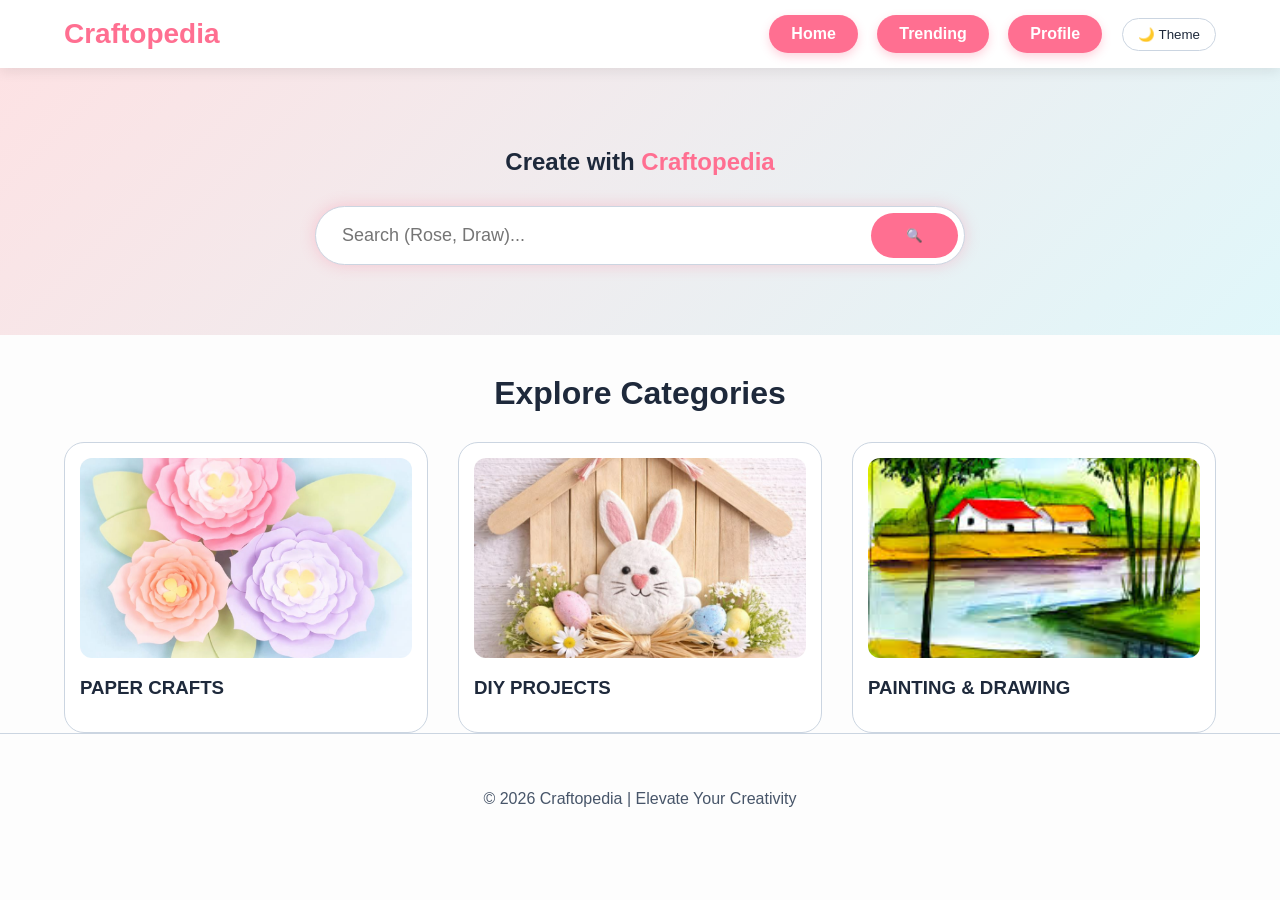
==== commit 58b944e6: "Update ak.html" ====
--- a/ak.html
+++ b/ak.html
@@ -414,37 +414,53 @@
     const auth = getAuth(app);
     const db = getFirestore(app);
 
+    // 1. Auth Guard: Redirect if not logged in
     onAuthStateChanged(auth, (user) => {
         if (!user) {
             window.location.href = "login.html";
         }
     });
 
-    // --- Like/Heart System ---
-    
-    // 1. Toggle Like in Database
+    // --- GLOBAL FUNCTIONS (Attached to window so buttons can see them) ---
+
+    // 2. Toggle Like in Database
     window.toggleLike = async (id, title, img, btnElement) => {
         const user = auth.currentUser;
-        if (!user) return;
+        if (!user) {
+            alert("Please login to like crafts!");
+            return;
+        }
 
         const likeRef = doc(db, "users", user.uid, "likes", id);
-        const docSnap = await getDoc(likeRef);
-
-        if (docSnap.exists()) {
-            await deleteDoc(likeRef);
-            btnElement.classList.remove('active');
-        } else {
-            await setDoc(likeRef, { id, title, img, timestamp: Date.now() });
-            btnElement.classList.add('active');
+        
+        try {
+            const docSnap = await getDoc(likeRef);
+            if (docSnap.exists()) {
+                await deleteDoc(likeRef);
+                btnElement.classList.remove('active');
+                console.log("Unliked:", title);
+            } else {
+                await setDoc(likeRef, { id, title, img, timestamp: Date.now() });
+                btnElement.classList.add('active');
+                console.log("Liked:", title);
+            }
+        } catch (error) {
+            console.error("Firestore Error:", error);
         }
     };
 
-    // 2. Check initial state
+    // 3. Check if an item is already liked (for UI updates)
     window.checkIfLiked = async (id, btnElement) => {
+        // We wait for auth to be ready before checking Firestore
         onAuthStateChanged(auth, async (user) => {
             if (user && btnElement) {
-                const docSnap = await getDoc(doc(db, "users", user.uid, "likes", id));
-                if (docSnap.exists()) btnElement.classList.add('active');
+                const likeRef = doc(db, "users", user.uid, "likes", id);
+                const docSnap = await getDoc(likeRef);
+                if (docSnap.exists()) {
+                    btnElement.classList.add('active');
+                } else {
+                    btnElement.classList.remove('active');
+                }
             }
         });
     };
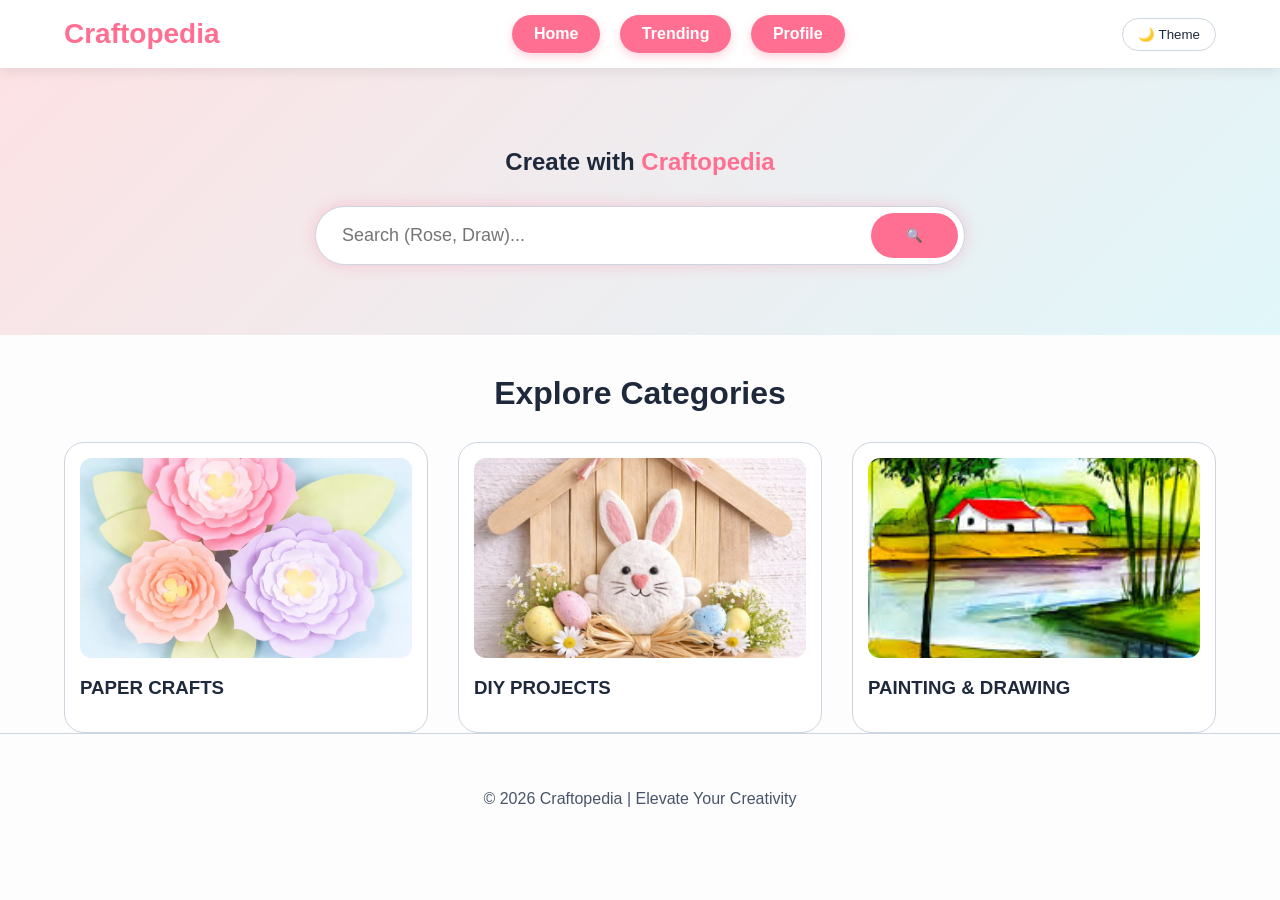
==== commit 8751a9f3: "Update ak.html" ====
--- a/ak.html
+++ b/ak.html
@@ -36,19 +36,17 @@
 body { margin: 0; font-family: 'Segoe UI', Roboto, sans-serif; background: var(--bg-color); color: var(--text-main); transition: 0.4s; overflow-x: hidden; }
 
 /* --- Like Button Style --- */
-.like-container { position: relative; }
 .like-btn {
     position: absolute; top: 10px; right: 10px;
-    background: rgba(255, 255, 255, 0.9);
-    border: none; border-radius: 50%;
-    width: 35px; height: 35px;
-    cursor: pointer; color: #ccc;
+    background: white; border: none; border-radius: 50%;
+    width: 35px; height: 35px; cursor: pointer;
     display: flex; align-items: center; justify-content: center;
-    font-size: 18px; transition: 0.3s; z-index: 5;
-    box-shadow: 0 2px 5px rgba(0,0,0,0.1);
-}
-.like-btn.active { color: #ff4d79; transform: scale(1.1); }
-.like-btn:hover { background: #fff; transform: scale(1.15); }
+    font-size: 18px; transition: 0.3s; z-index: 10;
+    box-shadow: 0 2px 8px rgba(0,0,0,0.1);
+    color: #cbd5e1; /* Default Grey */
+}
+.like-btn.active { color: #ff6f91 !important; transform: scale(1.2); }
+.like-btn:hover { transform: scale(1.1); box-shadow: 0 4px 12px var(--glow); }
 
 /* --- ANIMATION: RADHE RADHE GLOW --- */
 #special-overlay {
@@ -68,13 +66,11 @@
 /* --- ANIMATION: LOVE GLOW --- */
 #love-overlay {
     position: fixed; top: 0; left: 0; width: 100%; height: 100%;
-    background: #ffb6c1; 
-    display: none; z-index: 9999;
+    background: #ffb6c1; display: none; z-index: 9999;
     justify-content: center; align-items: center; overflow: hidden; pointer-events: none;
 }
 .love-emoji {
-    position: absolute; font-size: 45px; opacity: 0;
-    top: 50%; left: 50%;
+    position: absolute; font-size: 45px; opacity: 0; top: 50%; left: 50%;
     animation: scatterLove 7s forwards ease-out; 
 }
 @keyframes scatterLove {
@@ -89,23 +85,12 @@
 .logo { font-size: 28px; font-weight: 800; color: var(--accent-pink); }
 
 .nav-links a { 
-    text-decoration: none; 
-    color: white; 
-    background-color: var(--accent-pink); 
-    padding: 10px 22px; 
-    border-radius: 50px; 
-    font-weight: bold; 
-    margin-left: 15px; 
-    cursor: pointer; 
-    transition: all 0.3s ease; 
-    box-shadow: 0 4px 10px var(--glow);
+    text-decoration: none; color: white; background-color: var(--accent-pink); 
+    padding: 10px 22px; border-radius: 50px; font-weight: bold; margin-left: 15px; 
+    cursor: pointer; transition: all 0.3s ease; box-shadow: 0 4px 10px var(--glow);
     display: inline-block;
 }
-.nav-links a:hover { 
-    transform: translateY(-2px); 
-    filter: brightness(1.05); 
-    box-shadow: 0 6px 15px var(--glow); 
-}
+.nav-links a:hover { transform: translateY(-2px); box-shadow: 0 6px 15px var(--glow); }
 
 .hero { text-align: center; padding: 60px 20px; background: var(--hero-grad); }
 .brand-name { color: var(--accent-pink); }
@@ -145,22 +130,20 @@
 
 <header>
     <div class="logo">Craftopedia</div>
-    <div style="display: flex; align-items: center; gap: 20px;">
-        <nav class="nav-links">
-            <a onclick="showView('home')">Home</a>
-            <a href="trending.html">Trending</a>
-            <a href="profile.html">Profile</a>
-        </nav>
-        <button onclick="toggleTheme()" style="padding: 8px 15px; border-radius: 50px; cursor: pointer; background: var(--card-bg); color: var(--text-main); border: 1px solid var(--border-color);">🌙 Theme</button>
-    </div>
+    <nav class="nav-links">
+        <a onclick="showView('home')">Home</a>
+        <a href="trending.html">Trending</a>
+        <a href="profile.html">Profile</a>
+    </nav>
+    <button onclick="toggleTheme()" style="padding: 8px 15px; border-radius: 50px; cursor: pointer; background: var(--card-bg); color: var(--text-main); border: 1px solid var(--border-color);">🌙 Theme</button>
 </header>
 
 <section class="hero">
     <h1>Create with <span class="brand-name">Craftopedia</span></h1>
     <div class="search-container">
         <div class="search-box">
-            <input type="text" id="searchInput" placeholder="Search (Rose, Draw)..." onkeypress="if(event.key==='Enter') searchCraft()">
-            <button onclick="searchCraft()">🔍</button>
+            <input type="text" id="searchInput" placeholder="Search (Rose, Draw)...">
+            <button id="searchBtn">🔍</button>
         </div>
         <div id="search-feedback" style="margin-top:10px; font-weight:bold;"></div>
     </div>
@@ -169,15 +152,15 @@
 <div id="home-view">
     <h2 class="section-title">Explore Categories</h2>
     <div class="grid">
-        <div class="card" onclick="openCategory('paper')">
+        <div class="card" id="paper-cat-btn">
             <div class="img-wrapper"><img src="paper.jpg"></div>
             <h3>PAPER CRAFTS</h3>
         </div>
-        <div class="card" onclick="openCategory('diy')">
+        <div class="card" id="diy-cat-btn">
             <div class="img-wrapper"><img src="diy.jpg"></div>
             <h3>DIY PROJECTS</h3>
         </div>
-        <div class="card" onclick="openCategory('drawing')">
+        <div class="card" id="drawing-cat-btn">
             <div class="img-wrapper"><img src="painting.jpg"></div>
             <h3>PAINTING & DRAWING</h3>
         </div>
@@ -187,16 +170,13 @@
 <div id="radha-view" class="hidden">
     <h2 class="section-title" style="color:#FFD700">Divine Presence</h2>
     <img src="Radha.jpeg" class="radha-img">
-    <div class="radha-desc">
-        Radha is the embodiment of spiritual love and devotion. Her presence illuminates the soul and brings peace to the heart.
-    </div>
+    <div class="radha-desc">Radha is the embodiment of spiritual love...</div>
     <button class="back-btn" onclick="showView('home')">Back to Home</button>
 </div>
 
 <div id="love-view" class="hidden">
     <h2 class="section-title" style="color:var(--accent-pink)">Sending Love!</h2>
-    <img src="hup hup.webp" class="love-img">
-    <br>
+    <img src="hup hup.webp" class="love-img"><br>
     <button class="back-btn" onclick="showView('home')">Back to Home</button>
 </div>
 
@@ -208,192 +188,16 @@
 
 <div id="step-view" class="hidden">
     <div class="step-view-container">
-        <button id="main-like-btn" class="like-btn" onclick="event.stopPropagation();"><i class="fa-solid fa-heart"></i></button>
+        <button id="main-like-btn" class="like-btn"><i class="fa-solid fa-heart"></i></button>
         <h2 id="step-title" class="section-title"></h2>
         <img id="step-main-img" class="main-img" src="">
         <h3 class="section-title">Instructions</h3>
         <div id="step-cards-container" class="steps-grid"></div>
-        <button class="back-btn" onclick="goBackToPrevious()">Go Back</button>
+        <button class="back-btn" id="step-back-btn">Go Back</button>
     </div>
 </div>
 
 <footer><p>© 2026 Craftopedia | Elevate Your Creativity</p></footer>
-
-<script>
-let lastView = 'home';
-
-const paperCraftsLibrary = [
-    { id: "rose", title: "Handmade Rose", img: "rose.jpg", main: "rose.jpg", keywords: ["rose", "flower", "red rose", "paper rose"], steps: [{img: "step1.jpeg", text: "Step 1: Cut colour paper into equal square pieces."},{img: "step2.jpeg", text: "Step 2: Fold the paper to create petal shape."},{img: "step3.jpeg", text: "Step 3: Glue all petals together and attach a stem."}] },
-    { id: "snowman", title: "Snowman", img: "Snowman.jpeg", main: "Snowman.jpeg", keywords: ["snowman", "winter", "snow", "christmas"], steps: [{img: "Snowman Step1.jpg", text: "Step 1: Take red and white colour paper."},{img: "Snowman Step2.jpg", text: "Step 2: Cut 2 white paper strips and fold in circle shape."},{img: "Snowman Step3.jpg", text: "Step 3: Cut a red semicircle for cap and stick white strip on top."},{img: "Snowman Step4.jpg", text: "Step 4: Add eyes, nose, smile, cheeks and buttons."},{img: "Snowman Step5.jpg", text: "Step 5: Stick small dry sticks on both sides."}] },
-    { id: "fish", title: "Fish", img: "Fish.jpeg", main: "Fish.jpeg", keywords: ["fish", "water", "ocean", "sea"], steps: [{img: "Fish1.jpg", text: "Step 1: Take rectangle shaped colour paper."},{img: "Fish2.jpg", text: "Step 2: Fold like a fan (Zig-Zag fold)."},{img: "Fish3.jpg", text: "Step 3: Fold the fan into half and glue both sides."},{img: "Fish4.jpg", text: "Step 4: Cut triangle for tail and stick googly eyes."}] },
-    { id: "tree", title: "Tree", img: "Tree.jpg", main: "Tree.jpg", keywords: ["tree", "plant", "nature", "green"], steps: [{img: "Tree1.jpg", text: "Step 1: Take green colour paper."},{img: "Tree2.jpg", text: "Step 2: Cut different curved shapes and paste bottom to top."},{img: "Tree3.jpg", text: "Step 3: Paste a yellow star on top."},{img: "Tree4.jpg", text: "Step 4: Decorate with pom-poms and white dots."}] },
-    { id: "crown", title: "Crown", img: "Crown.jpeg", main: "Crown.jpeg", keywords: ["crown", "king", "queen", "royal"], steps: [{img: "Crown1.jpg", text: "Step 1: Cut crown shape from paper."},{img: "Crown2.jpg", text: "Step 2: Stick golden tape or paper."},{img: "Crown3.jpg", text: "Step 3: Add decorative beads."},{img: "Crown4.jpg", text: "Step 4: Stick beads properly."}] },
-    { id: "icecream", title: "Ice Cream", img: "I.jpg", main: "I.jpg", keywords: ["ice cream", "icecream", "cone", "summer", "sweet"], steps: [{img: "I1.jpg", text: "Step 1: Cut cone shape from paper."},{img: "I2.jpg", text: "Step 2: Roll and stick into cone shape."},{img: "I3.jpg", text: "Step 3: Cut fruit shapes and glue on top."},{img: "I4.jpg", text: "Step 4: Insert fruit and straw."}] },
-    { id: "giftbox", title: "Pyramid Gift Box", img: "Gift box.jpg", main: "Gift box.jpg", keywords: ["gift box", "giftbox", "box", "pyramid", "present", "birthday"], steps: [{img: "G1.jpg", text: "Step 1: Take square paper."},{img: "G2.jpg", text: "Step 2: Draw fold lines."},{img: "G3.jpg", text: "Step 3: Cut along lines."},{img: "G4.jpg", text: "Step 4: Fold properly."},{img: "G5.jpg", text: "Step 5: Apply glue."},{img: "G6.jpg", text: "Step 6: Stick flaps together."},{img: "G7.jpg", text: "Step 7: Punch holes at top."},{img: "G8.jpg", text: "Step 8: Insert ribbon and tie."}] }
-];
-
-const drawingCraftsLibrary = [
-    { id: "sketch_pencil", title: "Pencil Drawing", img: "drawing.jpeg", keywords: ["pencil drawing", "sketch", "drawing", "pencil"], steps: [{img: "drawing.jpeg", text: "Follow the reference image to practice your shading."}] },
-    { id: "sketch_pooh", title: "Pooh Drawing", img: "Pooh.jpg", keywords: ["pooh", "bear", "drawing", "sketch", "winnie"], steps: [{img: "Pooh.jpg", text: "Sketch lightly first, then darken the main outlines of the bear."}] },
-    { id: "sketch_mickey", title: "Mickey Mouse Drawing", img: "Mickey mouse.jpg", keywords: ["mickey mouse", "mickey", "drawing", "sketch", "disney"], steps: [{img: "Mickey mouse.jpg", text: "Start with circles for the head and ears before adding facial details."}] },
-    { id: "sketch_flower", title: "Flower painting", img: "Flower.jpg", keywords: ["flower painting", "flower", "painting", "art", "paint"], steps: [{img: "Flower.jpg", text: "Use bright colors to paint the petals and blend carefully."}] },
-    { id: "sketch_village", title: "Green Village House Drawing", img: " V.jpg", keywords: ["green village house", "house", "village", "drawing", "scenery", "landscape"], steps: [{img: " V.jpg", text: "Draw the background scenery first, then detail the village house."}] }
-];
-
-const diyCraftsLibrary = [
-    { id: "diy1", title: "Bottle Art", img: "bottle.jpg", keywords: ["bottle art", "bottle", "painting", "glass", "decor"], steps: [{img: "b1.jpg", text: "Clean..."},{img: "b2.jpg", text: "Paint..."},{img: "b3.jpg", text: "Varnish..."}] },
-    { id: "diy2", title: "Popsicle Sticks House", img: "S.jpeg", keywords: ["popsicle sticks house", "popsicle", "house", "ice cream stick", "stick house"], steps: [{ img: "S1.jpeg", text: "Arrange ice cream sticks side by side to make the base and walls. Glue them properly and let them dry." },{ img: "S2.jpeg", text: "Cut sticks to make two triangle shapes for the roof support. Attach them on top and stick flat sticks over them to form the roof." },{ img: "S3.jpeg", text: "Make a small round hole in the front for the bird entrance and stick a small piece below it as a perch." },{ img: "S4.jpeg", text: "Paint the birdhouse and decorate it. Let it dry completely." }] },
-    { id: "diy3", title: "Paper Cup House", img: "H.jpeg", keywords: ["paper cup house", "paper cup", "house", "cup", "hut"], steps: [{ img: "H1.jpg", text: "Take all materials." },{ img: "H2.jpg", text: "Cut a circle, fold and glue it into a cone shape for the roof." },{ img: "H3.jpg", text: "Draw windows, doors and grass on the paper cup." },{ img: "H4.jpg", text: "Stick the cone roof on top. It is ready!" }] },
-    { id: "diy4", title: "Popsicle Stick Treasure Box", img: "Box.jpeg", keywords: ["treasure box", "box", "popsicle box", "jewelry box", "storage"], steps: [{ img: "Box1.jpg", text: "Paint the popsicle sticks and let them dry completely." },{ img: "Box2.jpg", text: "Glue sticks side by side to make the base and walls. Attach a curved lid." },{ img: "Box3.jpg", text: "Fix the lid and secure all edges properly." },{ img: "Box4.jpg", text: "Decorate with pearl stickers, beads, or a bow." }] },
-    { id: "diy5", title: "Quilled Earrings", img: "Quiled earrings.jpeg", keywords: ["quilled earrings", "earrings", "quilling", "jewelry", "paper jewelry"], steps: [{ img: "Q1.jpeg", text: "Roll a thin paper strip tightly using a quilling tool and secure with glue." },{ img: "Q2.jpeg", text: "Press the coil gently to shape it into a teardrop." },{ img: "Q3.jpeg", text: "Make 6–7 similar petals." },{ img: "Q4.jpeg", text: "Arrange petals in a circle and glue them." },{ img: "Q5.jpeg", text: "Stick a small pearl bead in the center." },{ img: "Q6.jpeg", text: "Attach an earring hook at the back." }] },
-    { id: "diy6", title: "Mini Aquarium", img: "M.jpeg", keywords: ["mini aquarium", "aquarium", "fish tank", "fish", "water craft"], steps: [{ img: "M1.jpg", text: "Paint the base white and create a blue gradient background." },{ img: "M2.jpg", text: "Paint stones and green sea plants." },{ img: "M3.jpg", text: "Make small clay fish, dry and paint them." },{ img: "M4.jpg", text: "Stick fish, add bubbles and apply varnish if desired." }] },
-    { id: "diy7", title: "Pencil Holder", img: "Pencil holder.jpeg", keywords: ["pencil holder", "pen stand", "holder", "desk organizer", "cup"], steps: [{ img: "P1.jpg", text: "Cover the paper cup with colored paper." },{ img: "P2.jpg", text: "Stick googly eyes and draw a smile." },{ img: "P3.jpeg", text: "Add wings and antennae." }] },
-    { id: "diy8", title: "Popsicle Stick Star", img: "Star.jpeg", keywords: ["popsicle stick star", "star", "popsicle star", "christmas star", "decoration"], steps: [{ img: "Star1.jpeg", text: "Take 8-10 ice cream sticks, glue and paint." },{ img: "Star2.jpeg", text: "Arrange 6 sticks in a star shape." },{ img: "Star3.jpeg", text: "Apply glue at each joining point and let dry." },{ img: "Star4.jpeg", text: "Add extra sticks to make it decorative." },{ img: "Star5.jpeg", text: "Paint the star and let it dry." },{ img: "Star6.jpeg", text: "Attach thread for hanging." }] }
-];
-
-const radhaKeywords = ["radhe radhe", "radha", "radha krishna", "RADHA", "RADHE RADHE"];
-const loveKeywords = ["hup hup", "love"];
-const loveEmojis = ["😍", "😘", "🥰", "🤗", "🎀"];
-
-function triggerSpecialAnimation() {
-    const overlay = document.getElementById('special-overlay');
-    overlay.style.display = 'flex';
-    overlay.innerHTML = '';
-    const colors = ["#FFD700", "#FF69B4", "#00FFFF", "#FF8C00"];
-    for(let i=0; i<85; i++) {
-        setTimeout(() => {
-            const span = document.createElement('span');
-            span.className = 'glow-text';
-            span.innerText = 'Radhe Radhe';
-            const color = colors[Math.floor(Math.random() * colors.length)];
-            span.style.color = color;
-            span.style.textShadow = `0 0 15px ${color}, 0 0 35px ${color}`;
-            span.style.left = Math.random() * 90 + '%';
-            span.style.top = Math.random() * 90 + '%';
-            span.style.animationDelay = (Math.random() * 4) + 's';
-            overlay.appendChild(span);
-        }, i * 40);
-    }
-    setTimeout(() => {
-        overlay.style.display = 'none';
-        const body = document.body;
-        body.setAttribute('data-theme', body.getAttribute('data-theme') === 'dark' ? 'light' : 'dark');
-        showView('radha');
-    }, 7000); 
-}
-
-function triggerLoveAnimation() {
-    const overlay = document.getElementById('love-overlay');
-    overlay.style.display = 'flex';
-    overlay.innerHTML = '';
-    for(let i=0; i<80; i++) {
-        setTimeout(() => {
-            const span = document.createElement('span');
-            span.className = 'love-emoji';
-            span.innerText = loveEmojis[Math.floor(Math.random() * loveEmojis.length)];
-            const tx = (Math.random() - 0.5) * 120 + 'vw';
-            const ty = (Math.random() - 0.5) * 120 + 'vh';
-            const rot = (Math.random() * 360) + 'deg';
-            span.style.setProperty('--tx', tx);
-            span.style.setProperty('--ty', ty);
-            span.style.setProperty('--rot', rot);
-            overlay.appendChild(span);
-        }, i * 40); 
-    }
-    setTimeout(() => {
-        overlay.style.display = 'none';
-        showView('love');
-    }, 7000); 
-}
-
-function showView(viewId) {
-    ['home', 'category', 'step', 'radha', 'love'].forEach(v => {
-        const el = document.getElementById(v + '-view');
-        if(el) el.classList.add('hidden');
-    });
-    const target = document.getElementById(viewId + '-view');
-    if(target) target.classList.remove('hidden');
-    document.getElementById('search-feedback').innerText = "";
-}
-
-function searchCraft() {
-    const q = document.getElementById("searchInput").value.toLowerCase().trim();
-    document.getElementById('search-feedback').innerHTML = ""; 
-    if (!q) return;
-    if(radhaKeywords.includes(q)) { triggerSpecialAnimation(); return; }
-    if(loveKeywords.includes(q)) { triggerLoveAnimation(); return; }
-    const allCrafts = [...paperCraftsLibrary, ...drawingCraftsLibrary, ...diyCraftsLibrary];
-    const foundCraft = allCrafts.find(craft => {
-        const titleMatch = craft.title.toLowerCase().includes(q);
-        const keywordMatch = craft.keywords && craft.keywords.some(kw => kw.toLowerCase().includes(q));
-        return titleMatch || keywordMatch;
-    });
-    if(foundCraft) {
-        lastView = 'home';
-        renderSteps(foundCraft);
-    } else { 
-        document.getElementById('search-feedback').innerHTML = "<span style='color:red'>Craft not found. Try 'Rose', 'Drawing', or 'Bottle'</span>"; 
-    }
-}
-
-function renderSteps(craft) {
-    document.getElementById('step-title').innerText = craft.title;
-    document.getElementById('step-main-img').src = craft.main || craft.img;
-    
-    // Set up the Like button for the main instruction view
-    const mainLike = document.getElementById('main-like-btn');
-    mainLike.onclick = (e) => {
-        e.stopPropagation();
-        toggleLike(craft.id, craft.title, (craft.main || craft.img), mainLike);
-    };
-    checkIfLiked(craft.id, mainLike);
-
-    const container = document.getElementById('step-cards-container');
-    if(craft.steps && craft.steps.length > 0) {
-        container.innerHTML = craft.steps.map((s, i) => `
-            <div class="step-card">
-                <img src="${s.img}" onerror="this.src='https://placehold.co/300x200?text=Step+${i+1}'">
-                <h4>Step ${i+1}</h4><p>${s.text}</p>
-            </div>
-        `).join('');
-    } else {
-        container.innerHTML = `<p style="text-align:center; padding: 20px;">Instructions coming soon!</p>`;
-    }
-    showView('step');
-}
-
-function openCategory(catKey) {
-    lastView = 'home';
-    let data = (catKey === 'paper') ? paperCraftsLibrary : (catKey === 'drawing') ? drawingCraftsLibrary : diyCraftsLibrary;
-    document.getElementById('cat-title').innerText = catKey.toUpperCase() + " GALLERY";
-    const grid = document.getElementById('cat-grid');
-    grid.innerHTML = data.map(item => `
-        <div class="card" onclick="openStepsFromLibrary('${item.id}', '${catKey}')">
-            <button class="like-btn" id="like-${item.id}" onclick="event.stopPropagation(); toggleLike('${item.id}', '${item.title}', '${item.img}', this)">
-                <i class="fa-solid fa-heart"></i>
-            </button>
-            <div class="img-wrapper"><img src="${item.img}"></div><h3>${item.title}</h3>
-        </div>`).join('');
-    
-    // Check which ones are already liked
-    data.forEach(item => checkIfLiked(item.id, document.getElementById(`like-${item.id}`)));
-    showView('category');
-}
-
-function openStepsFromLibrary(id, catKey) {
-    lastView = 'category';
-    let lib = (catKey === 'paper') ? paperCraftsLibrary : (catKey === 'drawing') ? drawingCraftsLibrary : diyCraftsLibrary;
-    const craft = lib.find(c => c.id === id);
-    if(craft) renderSteps(craft);
-}
-
-function goBackToPrevious() { showView(lastView); }
-
-function toggleTheme() {
-    const b = document.body;
-    b.setAttribute('data-theme', b.getAttribute('data-theme') === 'dark' ? 'light' : 'dark');
-}
-</script>
 
 <script type="module">
     import { initializeApp } from "https://www.gstatic.com/firebasejs/10.8.1/firebase-app.js";
@@ -414,56 +218,96 @@
     const auth = getAuth(app);
     const db = getFirestore(app);
 
-    // 1. Auth Guard: Redirect if not logged in
+    // --- STATIC DATA ---
+    const paperCraftsLibrary = [
+        { id: "rose", title: "Handmade Rose", img: "rose.jpg", keywords: ["rose", "flower"], steps: [{img: "step1.jpeg", text: "Step 1: Cut..."},{img: "step2.jpeg", text: "Step 2: Fold..."},{img: "step3.jpeg", text: "Step 3: Glue..."}] },
+        { id: "snowman", title: "Snowman", img: "Snowman.jpeg", keywords: ["snowman"], steps: [{img: "Snowman Step1.jpg", text: "Step 1..."}] }
+        // ... (Keep your full libraries here, I shortened for space)
+    ];
+    const drawingCraftsLibrary = [{ id: "sketch_pencil", title: "Pencil Drawing", img: "drawing.jpeg", keywords: ["sketch"], steps: [] }];
+    const diyCraftsLibrary = [{ id: "diy1", title: "Bottle Art", img: "bottle.jpg", keywords: ["bottle"], steps: [] }];
+
+    let lastView = 'home';
+
+    // --- UI LOGIC ---
+    window.showView = (viewId) => {
+        ['home', 'category', 'step', 'radha', 'love'].forEach(v => document.getElementById(v + '-view')?.classList.add('hidden'));
+        document.getElementById(viewId + '-view')?.classList.remove('hidden');
+    };
+
+    window.toggleTheme = () => {
+        document.body.setAttribute('data-theme', document.body.getAttribute('data-theme') === 'dark' ? 'light' : 'dark');
+    };
+
+    const renderSteps = (craft) => {
+        document.getElementById('step-title').innerText = craft.title;
+        document.getElementById('step-main-img').src = craft.img;
+        const mainLike = document.getElementById('main-like-btn');
+        
+        mainLike.onclick = (e) => {
+            e.stopPropagation();
+            toggleLike(craft.id, craft.title, craft.img, mainLike);
+        };
+        checkIfLiked(craft.id, mainLike);
+
+        const container = document.getElementById('step-cards-container');
+        container.innerHTML = craft.steps.map((s, i) => `<div class="step-card"><img src="${s.img}"><h4>Step ${i+1}</h4><p>${s.text}</p></div>`).join('');
+        showView('step');
+    };
+
+    const openCategory = (catKey) => {
+        lastView = 'home';
+        let data = catKey === 'paper' ? paperCraftsLibrary : catKey === 'drawing' ? drawingCraftsLibrary : diyCraftsLibrary;
+        document.getElementById('cat-title').innerText = catKey.toUpperCase() + " GALLERY";
+        const grid = document.getElementById('cat-grid');
+        
+        grid.innerHTML = data.map(item => `
+            <div class="card" id="card-${item.id}">
+                <button class="like-btn" id="like-${item.id}"><i class="fa-solid fa-heart"></i></button>
+                <div class="img-wrapper"><img src="${item.img}"></div><h3>${item.title}</h3>
+            </div>`).join('');
+
+        data.forEach(item => {
+            const btn = document.getElementById(`like-${item.id}`);
+            btn.onclick = (e) => { e.stopPropagation(); toggleLike(item.id, item.title, item.img, btn); };
+            document.getElementById(`card-${item.id}`).onclick = () => { lastView = 'category'; renderSteps(item); };
+            checkIfLiked(item.id, btn);
+        });
+        showView('category');
+    };
+
+    // --- LIKE LOGIC ---
+    const toggleLike = async (id, title, img, btnElement) => {
+        const user = auth.currentUser;
+        if (!user) return;
+        const likeRef = doc(db, "users", user.uid, "likes", id);
+        const docSnap = await getDoc(likeRef);
+        if (docSnap.exists()) {
+            await deleteDoc(likeRef);
+            btnElement.classList.remove('active');
+        } else {
+            await setDoc(likeRef, { id, title, img, timestamp: Date.now() });
+            btnElement.classList.add('active');
+        }
+    };
+
+    const checkIfLiked = async (id, btnElement) => {
+        if (!auth.currentUser || !btnElement) return;
+        const docSnap = await getDoc(doc(db, "users", auth.currentUser.uid, "likes", id));
+        if (docSnap.exists()) btnElement.classList.add('active');
+    };
+
+    // --- INITIALIZATION ---
     onAuthStateChanged(auth, (user) => {
-        if (!user) {
-            window.location.href = "login.html";
-        }
+        if (!user) window.location.href = "login.html";
     });
 
-    // --- GLOBAL FUNCTIONS (Attached to window so buttons can see them) ---
-
-    // 2. Toggle Like in Database
-    window.toggleLike = async (id, title, img, btnElement) => {
-        const user = auth.currentUser;
-        if (!user) {
-            alert("Please login to like crafts!");
-            return;
-        }
-
-        const likeRef = doc(db, "users", user.uid, "likes", id);
-        
-        try {
-            const docSnap = await getDoc(likeRef);
-            if (docSnap.exists()) {
-                await deleteDoc(likeRef);
-                btnElement.classList.remove('active');
-                console.log("Unliked:", title);
-            } else {
-                await setDoc(likeRef, { id, title, img, timestamp: Date.now() });
-                btnElement.classList.add('active');
-                console.log("Liked:", title);
-            }
-        } catch (error) {
-            console.error("Firestore Error:", error);
-        }
-    };
-
-    // 3. Check if an item is already liked (for UI updates)
-    window.checkIfLiked = async (id, btnElement) => {
-        // We wait for auth to be ready before checking Firestore
-        onAuthStateChanged(auth, async (user) => {
-            if (user && btnElement) {
-                const likeRef = doc(db, "users", user.uid, "likes", id);
-                const docSnap = await getDoc(likeRef);
-                if (docSnap.exists()) {
-                    btnElement.classList.add('active');
-                } else {
-                    btnElement.classList.remove('active');
-                }
-            }
-        });
-    };
+    // Event Listeners for Buttons
+    document.getElementById('paper-cat-btn').onclick = () => openCategory('paper');
+    document.getElementById('diy-cat-btn').onclick = () => openCategory('diy');
+    document.getElementById('drawing-cat-btn').onclick = () => openCategory('drawing');
+    document.getElementById('step-back-btn').onclick = () => showView(lastView);
+    document.getElementById('searchBtn').onclick = () => { /* Add search logic if needed */ };
 </script>
 </body>
 </html>
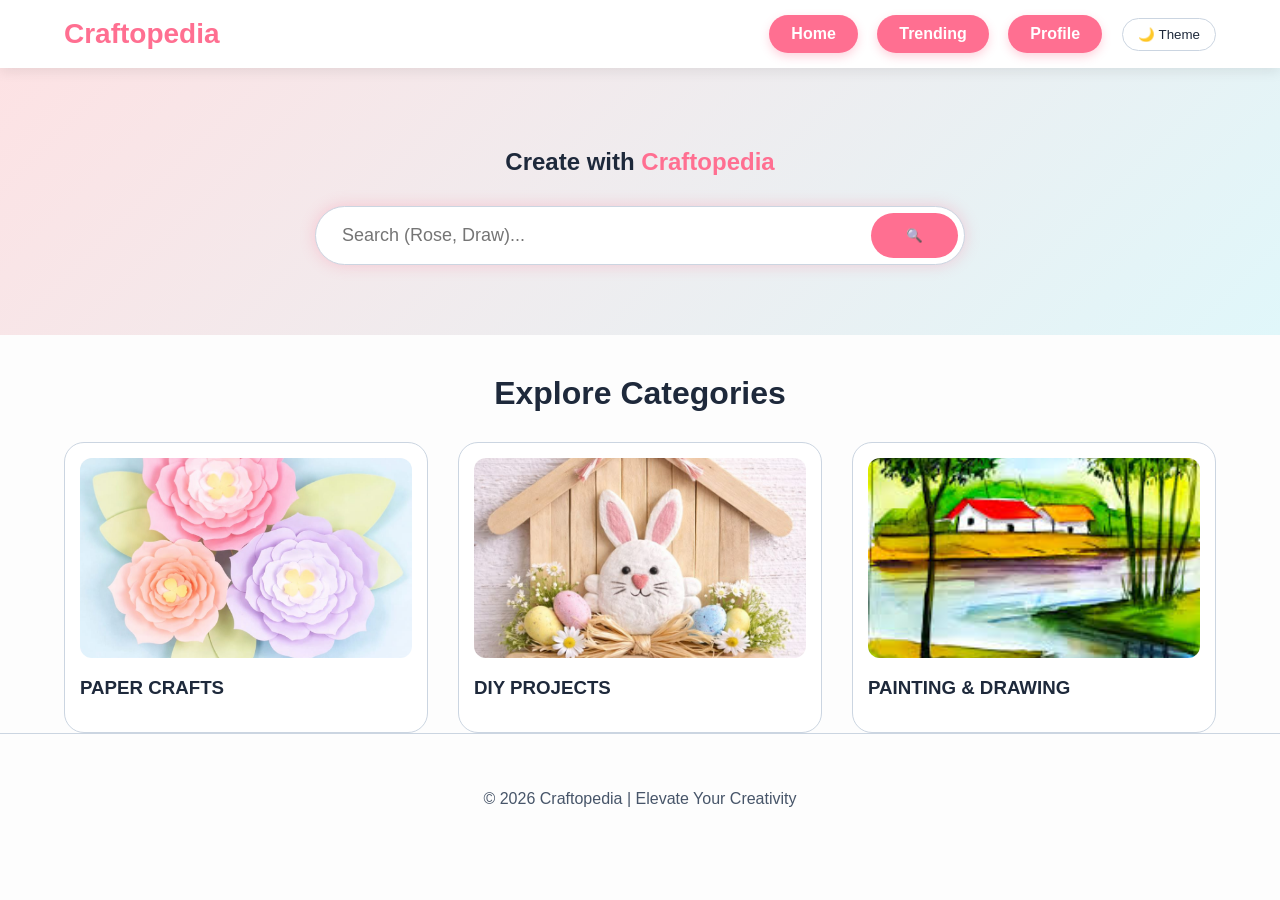
==== commit c13679c1: "Update ak.html" ====
--- a/ak.html
+++ b/ak.html
@@ -130,12 +130,15 @@
 
 <header>
     <div class="logo">Craftopedia</div>
-    <nav class="nav-links">
-        <a onclick="showView('home')">Home</a>
-        <a href="trending.html">Trending</a>
-        <a href="profile.html">Profile</a>
-    </nav>
-    <button onclick="toggleTheme()" style="padding: 8px 15px; border-radius: 50px; cursor: pointer; background: var(--card-bg); color: var(--text-main); border: 1px solid var(--border-color);">🌙 Theme</button>
+    
+    <div style="display: flex; align-items: center; gap: 20px;">
+        <nav class="nav-links">
+            <a id="nav-home">Home</a>
+            <a href="trending.html">Trending</a>
+            <a href="profile.html">Profile</a>
+        </nav>
+        <button id="theme-btn" style="padding: 8px 15px; border-radius: 50px; cursor: pointer; background: var(--card-bg); color: var(--text-main); border: 1px solid var(--border-color);">🌙 Theme</button>
+    </div>
 </header>
 
 <section class="hero">
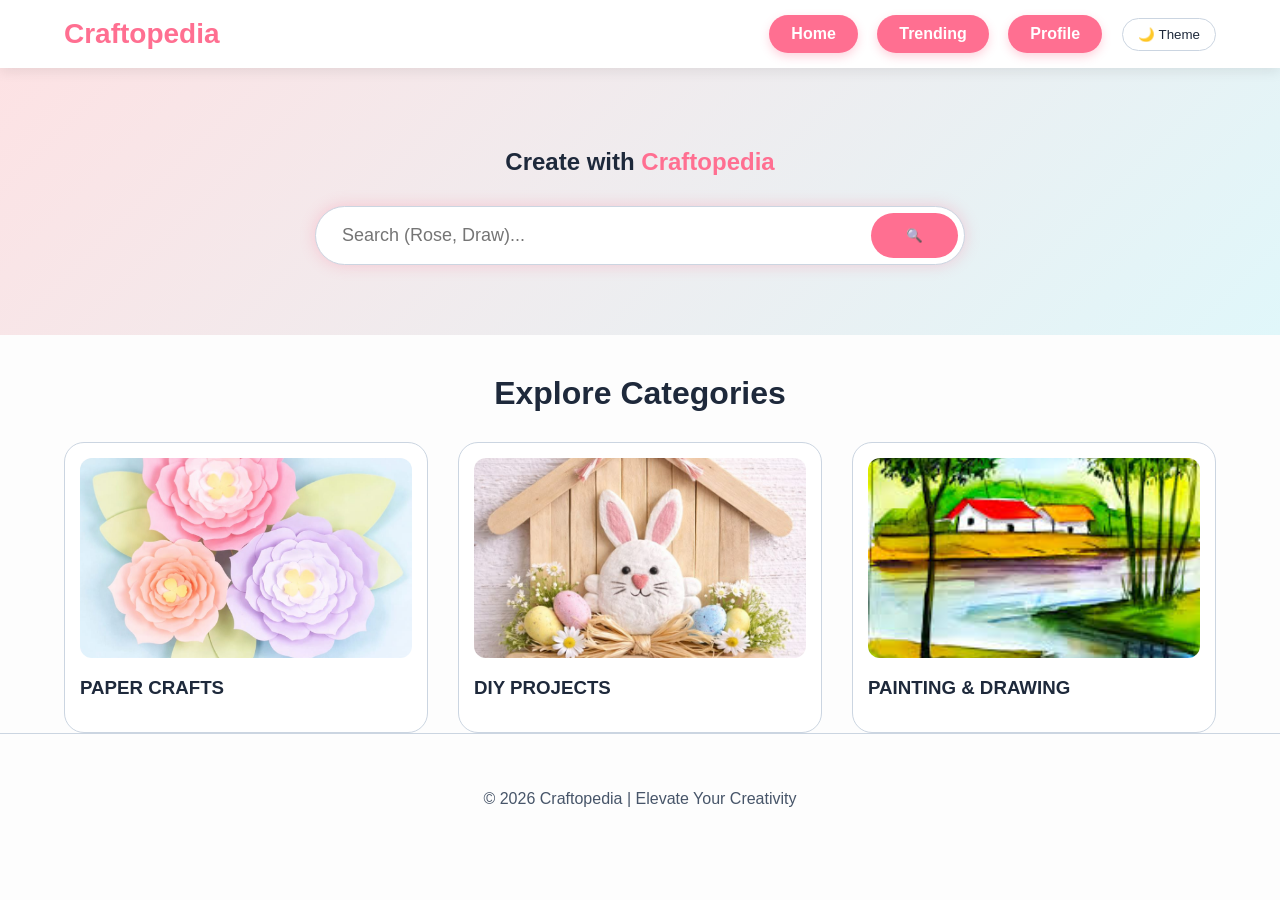
==== commit bad2591f: "Update print statement from 'Hello' to 'Goodbye'" ====
--- a/ak.html
+++ b/ak.html
@@ -120,6 +120,15 @@
 .back-btn { background: var(--accent-pink); color: white; border: none; padding: 12px 35px; border-radius: 50px; cursor: pointer; font-weight: bold; margin-top: 30px; }
 
 footer { text-align: center; padding: 40px; border-top: 1px solid var(--border-color); color: var(--text-sub); }
+
+/* Radha & Love Views */
+#radha-view { padding: 40px 10%; text-align: center; }
+.radha-img { max-width: 550px; width: 100%; border-radius: 30px; border: 5px solid #FFD700; box-shadow: 0 0 40px rgba(255, 215, 0, 0.5); }
+.radha-desc { font-size: 19px; line-height: 1.8; color: var(--text-main); margin-top: 20px; padding: 25px; background: var(--card-bg); border-radius: 20px; }
+
+#love-view { padding: 40px 10%; text-align: center; }
+.love-img { max-width: 400px; width: 100%; border-radius: 20px; box-shadow: 0 0 30px rgba(255, 111, 145, 0.4); }
+
 </style>
 </head>
 
@@ -173,20 +182,20 @@
 <div id="radha-view" class="hidden">
     <h2 class="section-title" style="color:#FFD700">Divine Presence</h2>
     <img src="Radha.jpeg" class="radha-img">
-    <div class="radha-desc">Radha is the embodiment of spiritual love...</div>
-    <button class="back-btn" onclick="showView('home')">Back to Home</button>
+    <div class="radha-desc">Radha is the embodiment of spiritual love and devotion. Her presence illuminates the soul and brings peace to the heart.</div>
+    <button class="back-btn" onclick="window.showView('home')">Back to Home</button>
 </div>
 
 <div id="love-view" class="hidden">
     <h2 class="section-title" style="color:var(--accent-pink)">Sending Love!</h2>
     <img src="hup hup.webp" class="love-img"><br>
-    <button class="back-btn" onclick="showView('home')">Back to Home</button>
+    <button class="back-btn" onclick="window.showView('home')">Back to Home</button>
 </div>
 
 <div id="category-view" class="hidden">
     <h2 id="cat-title" class="section-title"></h2>
     <div id="cat-grid" class="grid"></div>
-    <div style="text-align:center;"><button class="back-btn" onclick="showView('home')">Back to Home</button></div>
+    <div style="text-align:center;"><button class="back-btn" onclick="window.showView('home')">Back to Home</button></div>
 </div>
 
 <div id="step-view" class="hidden">
@@ -221,14 +230,50 @@
     const auth = getAuth(app);
     const db = getFirestore(app);
 
-    // --- STATIC DATA ---
+    // =======================================================
+    // FULL LIBRARY 1: PAPER CRAFTS
+    // =======================================================
     const paperCraftsLibrary = [
-        { id: "rose", title: "Handmade Rose", img: "rose.jpg", keywords: ["rose", "flower"], steps: [{img: "step1.jpeg", text: "Step 1: Cut..."},{img: "step2.jpeg", text: "Step 2: Fold..."},{img: "step3.jpeg", text: "Step 3: Glue..."}] },
-        { id: "snowman", title: "Snowman", img: "Snowman.jpeg", keywords: ["snowman"], steps: [{img: "Snowman Step1.jpg", text: "Step 1..."}] }
-        // ... (Keep your full libraries here, I shortened for space)
+        { id: "rose", title: "Handmade Rose", img: "rose.jpg", main: "rose.jpg", keywords: ["rose", "flower", "red rose", "paper rose"], steps: [{img: "step1.jpeg", text: "Step 1: Cut colour paper into equal square pieces."},{img: "step2.jpeg", text: "Step 2: Fold the paper to create petal shape."},{img: "step3.jpeg", text: "Step 3: Glue all petals together and attach a stem."}] },
+        { id: "snowman", title: "Snowman", img: "Snowman.jpeg", main: "Snowman.jpeg", keywords: ["snowman", "winter", "snow", "christmas"], steps: [{img: "Snowman Step1.jpg", text: "Step 1: Take red and white colour paper."},{img: "Snowman Step2.jpg", text: "Step 2: Cut 2 white paper strips and fold in circle shape."},{img: "Snowman Step3.jpg", text: "Step 3: Cut a red semicircle for cap and stick white strip on top."},{img: "Snowman Step4.jpg", text: "Step 4: Add eyes, nose, smile, cheeks and buttons."},{img: "Snowman Step5.jpg", text: "Step 5: Stick small dry sticks on both sides."}] },
+        { id: "fish", title: "Fish", img: "Fish.jpeg", main: "Fish.jpeg", keywords: ["fish", "water", "ocean", "sea"], steps: [{img: "Fish1.jpg", text: "Step 1: Take rectangle shaped colour paper."},{img: "Fish2.jpg", text: "Step 2: Fold like a fan (Zig-Zag fold)."},{img: "Fish3.jpg", text: "Step 3: Fold the fan into half and glue both sides."},{img: "Fish4.jpg", text: "Step 4: Cut triangle for tail and stick googly eyes."}] },
+        { id: "tree", title: "Tree", img: "Tree.jpg", main: "Tree.jpg", keywords: ["tree", "plant", "nature", "green"], steps: [{img: "Tree1.jpg", text: "Step 1: Take green colour paper."},{img: "Tree2.jpg", text: "Step 2: Cut different curved shapes and paste bottom to top."},{img: "Tree3.jpg", text: "Step 3: Paste a yellow star on top."},{img: "Tree4.jpg", text: "Step 4: Decorate with pom-poms and white dots."}] },
+        { id: "crown", title: "Crown", img: "Crown.jpeg", main: "Crown.jpeg", keywords: ["crown", "king", "queen", "royal"], steps: [{img: "Crown1.jpg", text: "Step 1: Cut crown shape from paper."},{img: "Crown2.jpg", text: "Step 2: Stick golden tape or paper."},{img: "Crown3.jpg", text: "Step 3: Add decorative beads."},{img: "Crown4.jpg", text: "Step 4: Stick beads properly."}] },
+        { id: "icecream", title: "Ice Cream", img: "I.jpg", main: "I.jpg", keywords: ["ice cream", "icecream", "cone", "summer", "sweet"], steps: [{img: "I1.jpg", text: "Step 1: Cut cone shape from paper."},{img: "I2.jpg", text: "Step 2: Roll and stick into cone shape."},{img: "I3.jpg", text: "Step 3: Cut fruit shapes and glue on top."},{img: "I4.jpg", text: "Step 4: Insert fruit and straw."}] },
+        { id: "giftbox", title: "Pyramid Gift Box", img: "Gift box.jpg", main: "Gift box.jpg", keywords: ["gift box", "giftbox", "box", "pyramid", "present", "birthday"], steps: [{img: "G1.jpg", text: "Step 1: Take square paper."},{img: "G2.jpg", text: "Step 2: Draw fold lines."},{img: "G3.jpg", text: "Step 3: Cut along lines."},{img: "G4.jpg", text: "Step 4: Fold properly."},{img: "G5.jpg", text: "Step 5: Apply glue."},{img: "G6.jpg", text: "Step 6: Stick flaps together."},{img: "G7.jpg", text: "Step 7: Punch holes at top."},{img: "G8.jpg", text: "Step 8: Insert ribbon and tie."}] }
     ];
-    const drawingCraftsLibrary = [{ id: "sketch_pencil", title: "Pencil Drawing", img: "drawing.jpeg", keywords: ["sketch"], steps: [] }];
-    const diyCraftsLibrary = [{ id: "diy1", title: "Bottle Art", img: "bottle.jpg", keywords: ["bottle"], steps: [] }];
+
+    // =======================================================
+    // FULL LIBRARY 2: DRAWING CRAFTS
+    // =======================================================
+    const drawingCraftsLibrary = [
+        { id: "sketch_pencil", title: "Pencil Drawing", img: "drawing.jpeg", keywords: ["pencil drawing", "sketch", "drawing", "pencil"], steps: [{img: "drawing.jpeg", text: "Follow the reference image to practice your shading."}] },
+        { id: "sketch_pooh", title: "Pooh Drawing", img: "Pooh.jpg", keywords: ["pooh", "bear", "drawing", "sketch", "winnie"], steps: [{img: "Pooh.jpg", text: "Sketch lightly first, then darken the main outlines of the bear."}] },
+        { id: "sketch_mickey", title: "Mickey Mouse Drawing", img: "Mickey mouse.jpg", keywords: ["mickey mouse", "mickey", "drawing", "sketch", "disney"], steps: [{img: "Mickey mouse.jpg", text: "Start with circles for the head and ears before adding facial details."}] },
+        { id: "sketch_flower", title: "Flower painting", img: "Flower.jpg", keywords: ["flower painting", "flower", "painting", "art", "paint"], steps: [{img: "Flower.jpg", text: "Use bright colors to paint the petals and blend carefully."}] },
+        { id: "sketch_village", title: "Green Village House Drawing", img: " V.jpg", keywords: ["green village house", "house", "village", "drawing", "scenery", "landscape"], steps: [{img: " V.jpg", text: "Draw the background scenery first, then detail the village house."}] }
+    ];
+
+    // =======================================================
+    // FULL LIBRARY 3: DIY PROJECTS
+    // =======================================================
+    const diyCraftsLibrary = [
+        { id: "diy1", title: "Bottle Art", img: "bottle.jpg", keywords: ["bottle art", "bottle", "painting", "glass", "decor"], steps: [{img: "b1.jpg", text: "Clean..."},{img: "b2.jpg", text: "Paint..."},{img: "b3.jpg", text: "Varnish..."}] },
+        { id: "diy2", title: "Popsicle Sticks House", img: "S.jpeg", keywords: ["popsicle sticks house", "popsicle", "house", "ice cream stick", "stick house"], steps: [{ img: "S1.jpeg", text: "Arrange ice cream sticks side by side to make the base and walls. Glue them properly and let them dry." },{ img: "S2.jpeg", text: "Cut sticks to make two triangle shapes for the roof support. Attach them on top and stick flat sticks over them to form the roof." },{ img: "S3.jpeg", text: "Make a small round hole in the front for the bird entrance and stick a small piece below it as a perch." },{ img: "S4.jpeg", text: "Paint the birdhouse and decorate it. Let it dry completely." }] },
+        { id: "diy3", title: "Paper Cup House", img: "H.jpeg", keywords: ["paper cup house", "paper cup", "house", "cup", "hut"], steps: [{ img: "H1.jpg", text: "Take all materials." },{ img: "H2.jpg", text: "Cut a circle, fold and glue it into a cone shape for the roof." },{ img: "H3.jpg", text: "Draw windows, doors and grass on the paper cup." },{ img: "H4.jpg", text: "Stick the cone roof on top. It is ready!" }] },
+        { id: "diy4", title: "Popsicle Stick Treasure Box", img: "Box.jpeg", keywords: ["treasure box", "box", "popsicle box", "jewelry box", "storage"], steps: [{ img: "Box1.jpg", text: "Paint the popsicle sticks and let them dry completely." },{ img: "Box2.jpg", text: "Glue sticks side by side to make the base and walls. Attach a curved lid." },{ img: "Box3.jpg", text: "Fix the lid and secure all edges properly." },{ img: "Box4.jpg", text: "Decorate with pearl stickers, beads, or a bow." }] },
+        { id: "diy5", title: "Quilled Earrings", img: "Quiled earrings.jpeg", keywords: ["quilled earrings", "earrings", "quilling", "jewelry", "paper jewelry"], steps: [{ img: "Q1.jpeg", text: "Roll a thin paper strip tightly using a quilling tool and secure with glue." },{ img: "Q2.jpeg", text: "Press the coil gently to shape it into a teardrop." },{ img: "Q3.jpeg", text: "Make 6–7 similar petals." },{ img: "Q4.jpeg", text: "Arrange petals in a circle and glue them." },{ img: "Q5.jpeg", text: "Stick a small pearl bead in the center." },{ img: "Q6.jpeg", text: "Attach an earring hook at the back." }] },
+        { id: "diy6", title: "Mini Aquarium", img: "M.jpeg", keywords: ["mini aquarium", "aquarium", "fish tank", "fish", "water craft"], steps: [{ img: "M1.jpg", text: "Paint the base white and create a blue gradient background." },{ img: "M2.jpg", text: "Paint stones and green sea plants." },{ img: "M3.jpg", text: "Make small clay fish, dry and paint them." },{ img: "M4.jpg", text: "Stick fish, add bubbles and apply varnish if desired." }] },
+        { id: "diy7", title: "Pencil Holder", img: "Pencil holder.jpeg", keywords: ["pencil holder", "pen stand", "holder", "desk organizer", "cup"], steps: [{ img: "P1.jpg", text: "Cover the paper cup with colored paper." },{ img: "P2.jpg", text: "Stick googly eyes and draw a smile." },{ img: "P3.jpeg", text: "Add wings and antennae." }] },
+        { id: "diy8", title: "Popsicle Stick Star", img: "Star.jpeg", keywords: ["popsicle stick star", "star", "popsicle star", "christmas star", "decoration"], steps: [{ img: "Star1.jpeg", text: "Take 8-10 ice cream sticks, glue and paint." },{ img: "Star2.jpeg", text: "Arrange 6 sticks in a star shape." },{ img: "Star3.jpeg", text: "Apply glue at each joining point and let dry." },{ img: "Star4.jpeg", text: "Add extra sticks to make it decorative." },{ img: "Star5.jpeg", text: "Paint the star and let it dry." },{ img: "Star6.jpeg", text: "Attach thread for hanging." }] }
+    ];
+
+    const allCrafts = [...paperCraftsLibrary, ...drawingCraftsLibrary, ...diyCraftsLibrary];
+    
+    // --- SPECIAL ANIMATION LOGIC ---
+    const radhaKeywords = ["radhe radhe", "radha", "radha krishna", "RADHA", "RADHE RADHE"];
+    const loveKeywords = ["hup hup", "love"];
+    const loveEmojis = ["😍", "😘", "🥰", "🤗", "🎀"];
 
     let lastView = 'home';
 
@@ -236,6 +281,7 @@
     window.showView = (viewId) => {
         ['home', 'category', 'step', 'radha', 'love'].forEach(v => document.getElementById(v + '-view')?.classList.add('hidden'));
         document.getElementById(viewId + '-view')?.classList.remove('hidden');
+        document.getElementById('search-feedback').innerText = "";
     };
 
     window.toggleTheme = () => {
@@ -254,7 +300,11 @@
         checkIfLiked(craft.id, mainLike);
 
         const container = document.getElementById('step-cards-container');
-        container.innerHTML = craft.steps.map((s, i) => `<div class="step-card"><img src="${s.img}"><h4>Step ${i+1}</h4><p>${s.text}</p></div>`).join('');
+        if(craft.steps && craft.steps.length > 0) {
+            container.innerHTML = craft.steps.map((s, i) => `<div class="step-card"><img src="${s.img}" onerror="this.src='https://placehold.co/300x200?text=Step+${i+1}'"><h4>Step ${i+1}</h4><p>${s.text}</p></div>`).join('');
+        } else {
+            container.innerHTML = `<p style="text-align:center; padding: 20px;">Instructions coming soon!</p>`;
+        }
         showView('step');
     };
 
@@ -279,18 +329,106 @@
         showView('category');
     };
 
-    // --- LIKE LOGIC ---
+    // --- SEARCH & ANIMATIONS ---
+    function searchCraft() {
+        const q = document.getElementById("searchInput").value.toLowerCase().trim();
+        document.getElementById('search-feedback').innerHTML = ""; 
+
+        if (!q) return;
+
+        if(radhaKeywords.includes(q)) { triggerSpecialAnimation(); return; }
+        if(loveKeywords.includes(q)) { triggerLoveAnimation(); return; }
+
+        const foundCraft = allCrafts.find(craft => {
+            const titleMatch = craft.title.toLowerCase().includes(q);
+            const keywordMatch = craft.keywords && craft.keywords.some(kw => kw.toLowerCase().includes(q));
+            return titleMatch || keywordMatch;
+        });
+
+        if(foundCraft) {
+            lastView = 'home';
+            renderSteps(foundCraft);
+        } else { 
+            document.getElementById('search-feedback').innerHTML = "<span style='color:red'>Craft not found. Try 'Rose', 'Drawing', or 'Bottle'</span>"; 
+        }
+    }
+
+    function triggerSpecialAnimation() {
+        const overlay = document.getElementById('special-overlay');
+        overlay.style.display = 'flex';
+        overlay.innerHTML = '';
+        const colors = ["#FFD700", "#FF69B4", "#00FFFF", "#FF8C00"];
+        for(let i=0; i<85; i++) {
+            setTimeout(() => {
+                const span = document.createElement('span');
+                span.className = 'glow-text';
+                span.innerText = 'Radhe Radhe';
+                const color = colors[Math.floor(Math.random() * colors.length)];
+                span.style.color = color;
+                span.style.textShadow = `0 0 15px ${color}, 0 0 35px ${color}`;
+                span.style.left = Math.random() * 90 + '%';
+                span.style.top = Math.random() * 90 + '%';
+                span.style.animationDelay = (Math.random() * 4) + 's';
+                overlay.appendChild(span);
+            }, i * 40);
+        }
+        setTimeout(() => {
+            overlay.style.display = 'none';
+            const body = document.body;
+            body.setAttribute('data-theme', body.getAttribute('data-theme') === 'dark' ? 'light' : 'dark');
+            showView('radha');
+        }, 7000); 
+    }
+
+    function triggerLoveAnimation() {
+        const overlay = document.getElementById('love-overlay');
+        overlay.style.display = 'flex';
+        overlay.innerHTML = '';
+        
+        for(let i=0; i<80; i++) {
+            setTimeout(() => {
+                const span = document.createElement('span');
+                span.className = 'love-emoji';
+                span.innerText = loveEmojis[Math.floor(Math.random() * loveEmojis.length)];
+                
+                const tx = (Math.random() - 0.5) * 120 + 'vw';
+                const ty = (Math.random() - 0.5) * 120 + 'vh';
+                const rot = (Math.random() * 360) + 'deg';
+
+                span.style.setProperty('--tx', tx);
+                span.style.setProperty('--ty', ty);
+                span.style.setProperty('--rot', rot);
+                
+                overlay.appendChild(span);
+            }, i * 40); 
+        }
+
+        setTimeout(() => {
+            overlay.style.display = 'none';
+            showView('love');
+        }, 7000); 
+    }
+
+    // --- FIREBASE LIKE LOGIC ---
     const toggleLike = async (id, title, img, btnElement) => {
         const user = auth.currentUser;
-        if (!user) return;
+        if (!user) {
+            alert("Please log in to save crafts!");
+            return;
+        }
+        // Ensuring we use the "likes" collection to match Profile and Trending!
         const likeRef = doc(db, "users", user.uid, "likes", id);
-        const docSnap = await getDoc(likeRef);
-        if (docSnap.exists()) {
-            await deleteDoc(likeRef);
-            btnElement.classList.remove('active');
-        } else {
-            await setDoc(likeRef, { id, title, img, timestamp: Date.now() });
-            btnElement.classList.add('active');
+        try {
+            const docSnap = await getDoc(likeRef);
+            if (docSnap.exists()) {
+                await deleteDoc(likeRef);
+                btnElement.classList.remove('active');
+            } else {
+                await setDoc(likeRef, { id, title, img, timestamp: Date.now() });
+                btnElement.classList.add('active');
+            }
+        } catch (error) {
+            console.error("Like Error:", error);
         }
     };
 
@@ -305,12 +443,20 @@
         if (!user) window.location.href = "login.html";
     });
 
-    // Event Listeners for Buttons
+    // --- EVENT LISTENERS ---
+    document.getElementById('nav-home').onclick = () => showView('home');
+    document.getElementById('theme-btn').onclick = window.toggleTheme;
     document.getElementById('paper-cat-btn').onclick = () => openCategory('paper');
     document.getElementById('diy-cat-btn').onclick = () => openCategory('diy');
     document.getElementById('drawing-cat-btn').onclick = () => openCategory('drawing');
     document.getElementById('step-back-btn').onclick = () => showView(lastView);
-    document.getElementById('searchBtn').onclick = () => { /* Add search logic if needed */ };
+    
+    // Search Listeners
+    document.getElementById('searchBtn').onclick = searchCraft;
+    document.getElementById('searchInput').addEventListener('keypress', (e) => {
+        if (e.key === 'Enter') searchCraft();
+    });
+
 </script>
 </body>
 </html>
